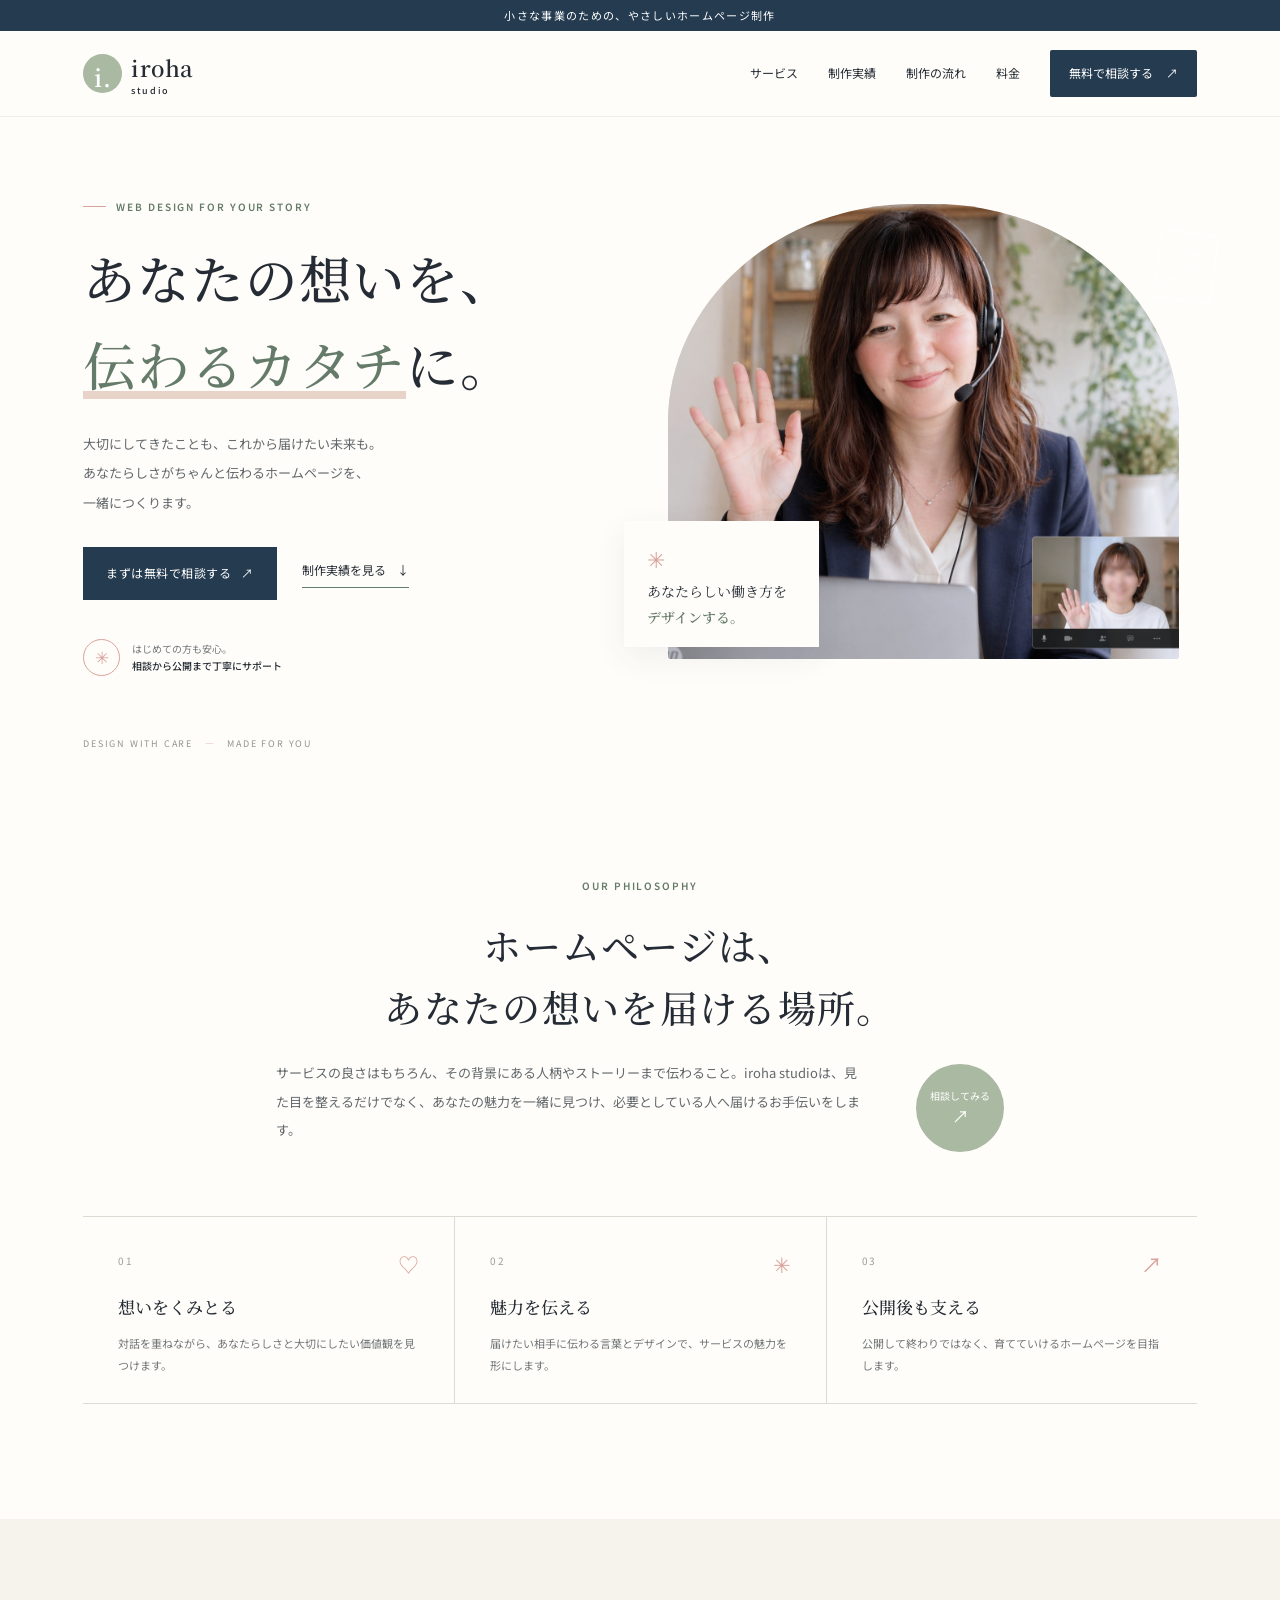
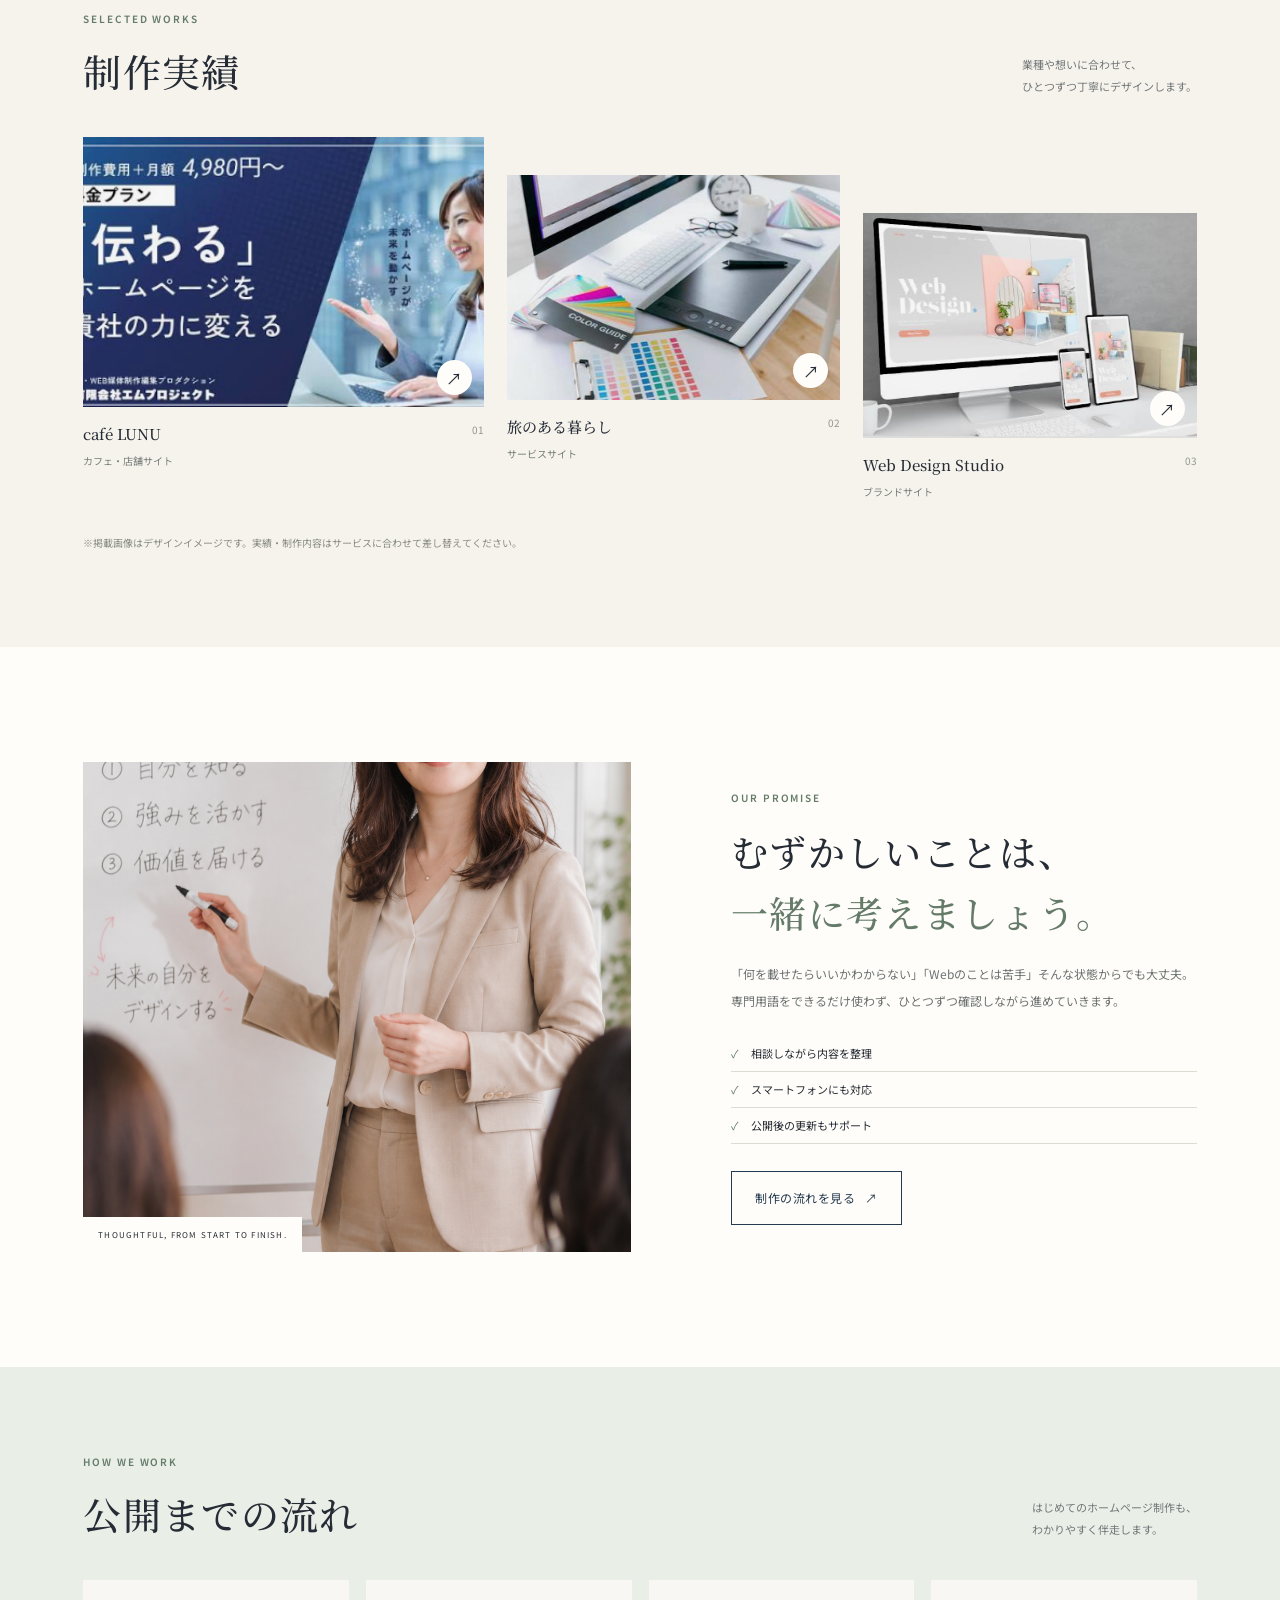
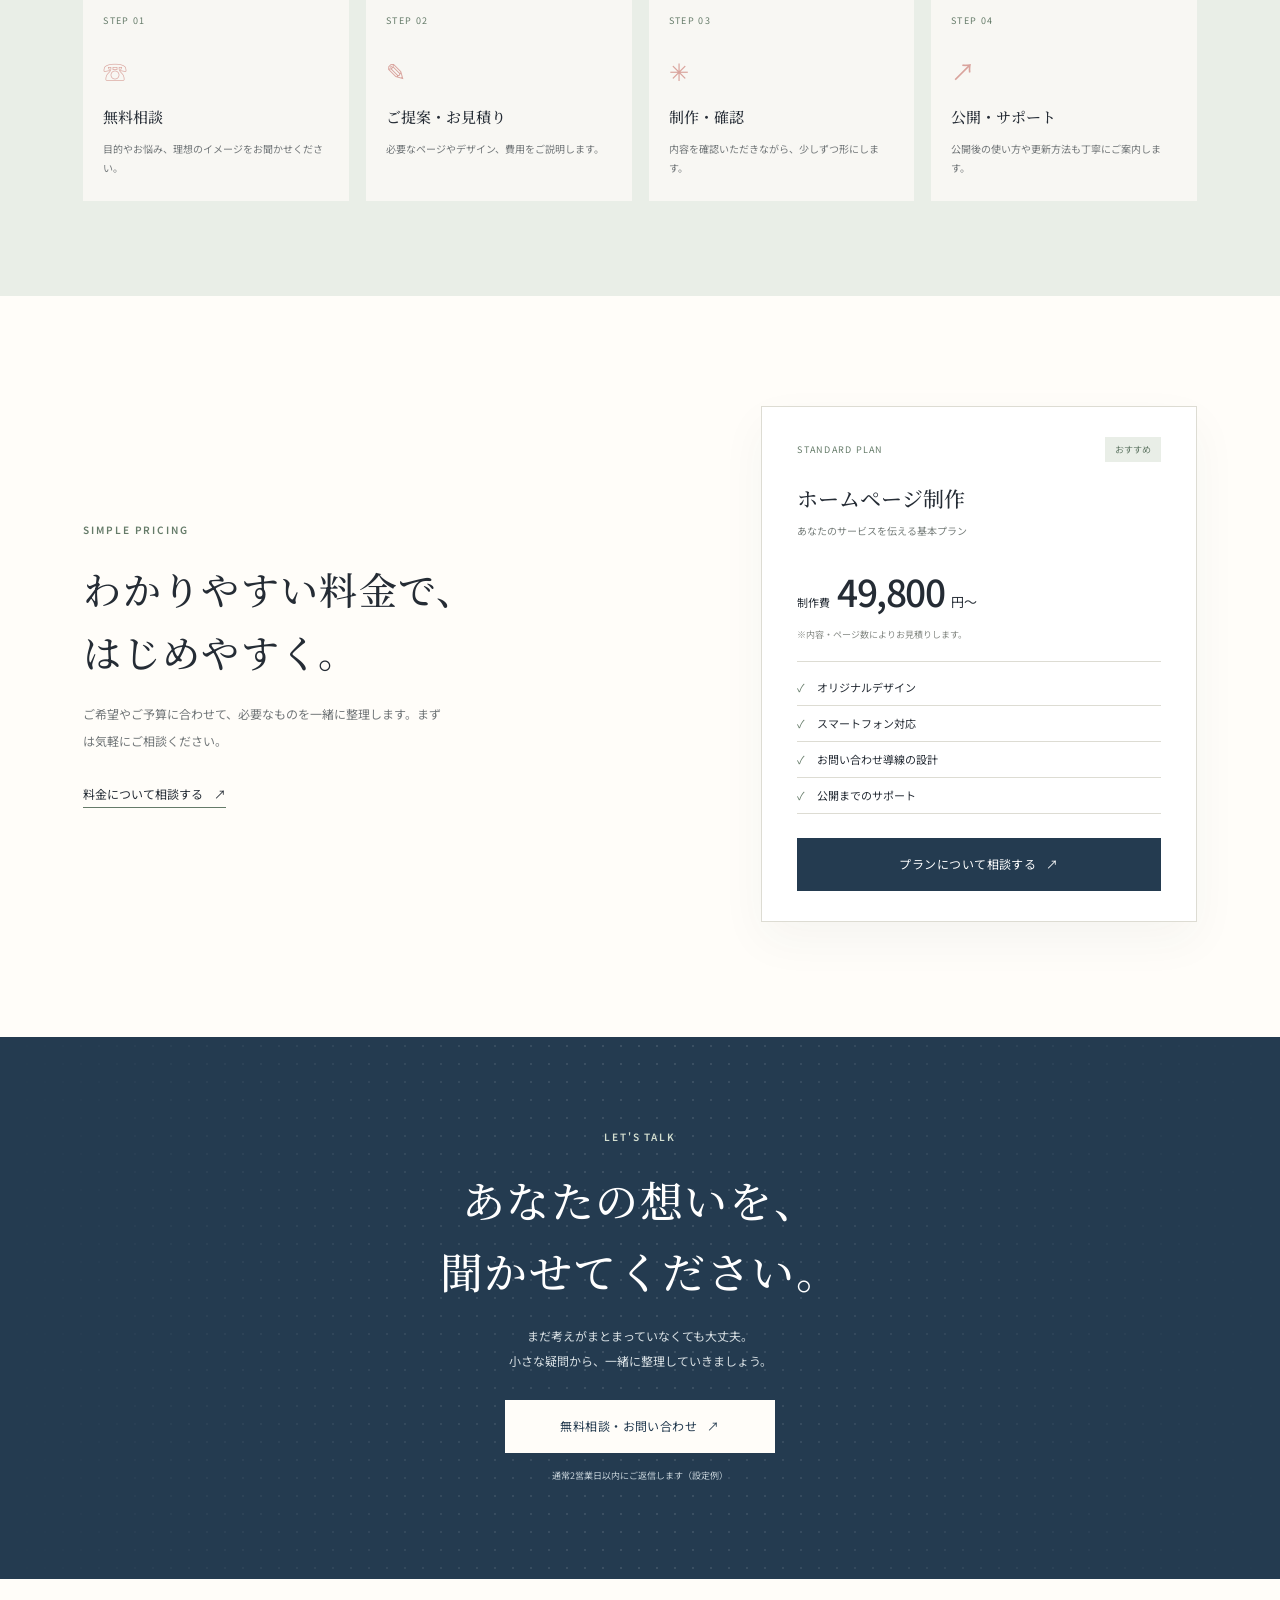
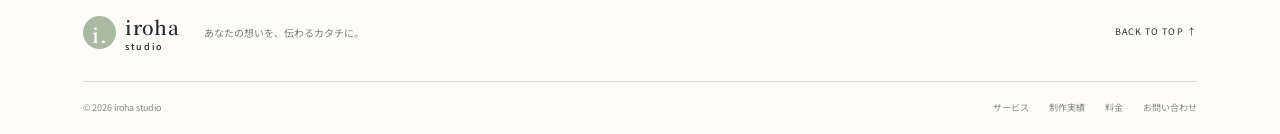
==== index.html @ 1e65c133 "Add files via upload" ====
<!doctype html>
<html lang="ja">
<head>
  <meta charset="utf-8">
  <meta name="viewport" content="width=device-width, initial-scale=1">
  <meta name="description" content="想いが伝わるホームページを、あなたらしく。小さな事業や個人の活動に寄り添うWeb制作サービスです。">
  <title>iroha studio｜想いが伝わるホームページを</title>
  <link rel="preconnect" href="https://fonts.googleapis.com">
  <link rel="preconnect" href="https://fonts.gstatic.com" crossorigin>
  <link href="https://fonts.googleapis.com/css2?family=Noto+Sans+JP:wght@400;500;600;700&family=Noto+Serif+JP:wght@400;500;600;700&display=swap" rel="stylesheet">
  <link rel="stylesheet" href="style.css">
  <script src="script.js" defer></script>
</head>
<body>
  <div class="announcement">小さな事業のための、やさしいホームページ制作</div>
  <header class="site-header">
    <a class="logo" href="#top" aria-label="iroha studio トップ"><span class="logo-mark">i.</span><span>iroha <small>studio</small></span></a>
    <button class="menu-toggle" aria-label="メニューを開く" aria-expanded="false"><span></span><span></span></button>
    <nav class="nav" aria-label="メインナビゲーション">
      <a href="#service">サービス</a><a href="#works">制作実績</a><a href="#flow">制作の流れ</a><a href="#price">料金</a><a class="nav-cta" href="#contact">無料で相談する <span>↗</span></a>
    </nav>
  </header>
  <main id="top">
    <section class="hero section-wrap">
      <div class="hero-copy">
        <p class="eyebrow"><span></span> WEB DESIGN FOR YOUR STORY</p>
        <h1>あなたの想いを、<br><em>伝わるカタチ</em>に。</h1>
        <p class="hero-lead">大切にしてきたことも、これから届けたい未来も。<br>あなたらしさがちゃんと伝わるホームページを、<br class="desktop-only">一緒につくります。</p>
        <div class="hero-actions"><a class="button button-dark" href="#contact">まずは無料で相談する <span>↗</span></a><a class="text-link" href="#works">制作実績を見る <span>↓</span></a></div>
        <div class="hero-note"><span class="note-icon">✳</span><span>はじめての方も安心。<br><b>相談から公開まで丁寧にサポート</b></span></div>
      </div>
      <div class="hero-visual"><div class="hero-image-main"><img src="assets/online-support.png" alt="オンラインで相談に応じる女性スタッフ"></div><div class="floating-card"><span class="floating-spark">✳</span><p>あなたらしい働き方を<br><b>デザインする。</b></p></div><div class="hero-stamp">YOUR<br>STORY<br><span>MATTERS</span></div></div>
      <div class="hero-bottom-label">DESIGN WITH CARE <span>—</span> MADE FOR YOU</div>
    </section>

    <section class="intro section-wrap" id="service">
      <div class="section-heading"><p class="eyebrow">OUR PHILOSOPHY</p><h2>ホームページは、<br>あなたの想いを届ける場所。</h2></div>
      <div class="intro-body"><p>サービスの良さはもちろん、その背景にある人柄やストーリーまで伝わること。iroha studioは、見た目を整えるだけでなく、あなたの魅力を一緒に見つけ、必要としている人へ届けるお手伝いをします。</p><a class="circle-link" href="#contact" aria-label="相談する">相談してみる <span>↗</span></a></div>
      <div class="values"><article><span class="value-num">01</span><span class="value-icon">♡</span><h3>想いをくみとる</h3><p>対話を重ねながら、あなたらしさと大切にしたい価値観を見つけます。</p></article><article><span class="value-num">02</span><span class="value-icon">✳</span><h3>魅力を伝える</h3><p>届けたい相手に伝わる言葉とデザインで、サービスの魅力を形にします。</p></article><article><span class="value-num">03</span><span class="value-icon">↗</span><h3>公開後も支える</h3><p>公開して終わりではなく、育てていけるホームページを目指します。</p></article></div>
    </section>

    <section class="works-section" id="works"><div class="section-wrap"><div class="section-top"><div><p class="eyebrow">SELECTED WORKS</p><h2>制作実績</h2></div><p>業種や想いに合わせて、<br>ひとつずつ丁寧にデザインします。</p></div>
      <div class="works-grid"><article class="work-card work-large"><a href="#contact" class="work-image"><img src="assets/portfolio-cafe.png" alt="カフェのホームページデザイン"><span class="work-arrow">↗</span></a><div class="work-meta"><div><h3>café LUNU</h3><p>カフェ・店舗サイト</p></div><span>01</span></div></article><article class="work-card"><a href="#contact" class="work-image"><img src="assets/portfolio-travel.png" alt="旅行サービスのWebサイトデザイン"><span class="work-arrow">↗</span></a><div class="work-meta"><div><h3>旅のある暮らし</h3><p>サービスサイト</p></div><span>02</span></div></article><article class="work-card"><a href="#contact" class="work-image"><img src="assets/portfolio-responsive.png" alt="パソコンやスマートフォンに対応したWebデザイン"><span class="work-arrow">↗</span></a><div class="work-meta"><div><h3>Web Design Studio</h3><p>ブランドサイト</p></div><span>03</span></div></article></div>
      <p class="works-disclaimer">※掲載画像はデザインイメージです。実績・制作内容はサービスに合わせて差し替えてください。</p>
    </div></section>

    <section class="feature section-wrap"><div class="feature-photo"><img src="assets/workshop.png" alt="ホワイトボードを使ってアイデアを伝える講師"><span class="photo-caption">THOUGHTFUL, FROM START TO FINISH.</span></div><div class="feature-copy"><p class="eyebrow">OUR PROMISE</p><h2>むずかしいことは、<br><em>一緒に考えましょう。</em></h2><p>「何を載せたらいいかわからない」「Webのことは苦手」そんな状態からでも大丈夫。専門用語をできるだけ使わず、ひとつずつ確認しながら進めていきます。</p><ul class="check-list"><li>相談しながら内容を整理</li><li>スマートフォンにも対応</li><li>公開後の更新もサポート</li></ul><a class="button button-outline" href="#flow">制作の流れを見る <span>↗</span></a></div></section>

    <section class="process-section" id="flow"><div class="section-wrap"><div class="section-top"><div><p class="eyebrow">HOW WE WORK</p><h2>公開までの流れ</h2></div><p>はじめてのホームページ制作も、<br>わかりやすく伴走します。</p></div><div class="process-grid"><article><span>STEP 01</span><div class="process-symbol">☏</div><h3>無料相談</h3><p>目的やお悩み、理想のイメージをお聞かせください。</p></article><article><span>STEP 02</span><div class="process-symbol">✎</div><h3>ご提案・お見積り</h3><p>必要なページやデザイン、費用をご説明します。</p></article><article><span>STEP 03</span><div class="process-symbol">✳</div><h3>制作・確認</h3><p>内容を確認いただきながら、少しずつ形にします。</p></article><article><span>STEP 04</span><div class="process-symbol">↗</div><h3>公開・サポート</h3><p>公開後の使い方や更新方法も丁寧にご案内します。</p></article></div></div></section>

    <section class="price-section section-wrap" id="price"><div class="price-intro"><p class="eyebrow">SIMPLE PRICING</p><h2>わかりやすい料金で、<br>はじめやすく。</h2><p>ご希望やご予算に合わせて、必要なものを一緒に整理します。まずは気軽にご相談ください。</p><a class="text-link" href="#contact">料金について相談する <span>↗</span></a></div><div class="price-card"><div class="price-card-top"><span>STANDARD PLAN</span><span class="price-tag">おすすめ</span></div><h3>ホームページ制作</h3><p class="price-sub">あなたのサービスを伝える基本プラン</p><p class="price"><small>制作費</small> <strong>49,800</strong><span>円〜</span></p><p class="price-note">※内容・ページ数によりお見積りします。</p><div class="price-divider"></div><ul class="check-list"><li>オリジナルデザイン</li><li>スマートフォン対応</li><li>お問い合わせ導線の設計</li><li>公開までのサポート</li></ul><a class="button button-dark button-full" href="#contact">プランについて相談する <span>↗</span></a></div></section>

    <section class="contact-section" id="contact"><div class="contact-pattern"></div><div class="contact-inner"><p class="eyebrow">LET'S TALK</p><h2>あなたの想いを、<br>聞かせてください。</h2><p>まだ考えがまとまっていなくても大丈夫。<br>小さな疑問から、一緒に整理していきましょう。</p><a class="button button-light" href="mailto:hello@example.com?subject=ホームページ制作の無料相談">無料相談・お問い合わせ <span>↗</span></a><small>通常2営業日以内にご返信します（設定例）</small></div></section>
  </main>
  <footer class="footer"><div class="footer-top"><a class="logo logo-footer" href="#top"><span class="logo-mark">i.</span><span>iroha <small>studio</small></span></a><p>あなたの想いを、伝わるカタチに。</p><a class="back-top" href="#top">BACK TO TOP ↑</a></div><div class="footer-bottom"><span>© <span id="year"></span> iroha studio</span><div><a href="#service">サービス</a><a href="#works">制作実績</a><a href="#price">料金</a><a href="#contact">お問い合わせ</a></div></div></footer>
</body>
</html>
---- style.css ----
:root{--ink:#252c35;--navy:#243b50;--sage:#aab9a1;--sage-dark:#657b69;--cream:#f6f3ec;--paper:#fffdf9;--pink:#d9a39c;--line:#dddcd3;--serif:'Noto Serif JP',serif;--sans:'Noto Sans JP',sans-serif}*{box-sizing:border-box}html{scroll-behavior:smooth;scroll-padding-top:90px}body{margin:0;color:var(--ink);font-family:var(--sans);font-size:15px;line-height:1.9;background:var(--paper)}img{display:block;width:100%;height:100%;object-fit:cover}a{color:inherit;text-decoration:none}.announcement{background:var(--navy);color:#fff;text-align:center;font-size:11px;letter-spacing:.12em;padding:5px 16px}.site-header{height:86px;display:flex;align-items:center;justify-content:space-between;padding:0 6.5%;background:rgba(255,253,249,.96);position:sticky;top:0;z-index:20;border-bottom:1px solid rgba(37,44,53,.07)}.logo{display:flex;align-items:center;gap:9px;font-family:var(--serif);font-size:22px;font-weight:600;letter-spacing:.02em}.logo small{font-family:var(--sans);font-size:9px;letter-spacing:.18em;display:block;margin-top:-7px;font-weight:500}.logo-mark{display:grid;place-items:center;width:39px;height:39px;border-radius:50%;background:var(--sage);color:#fff;font-family:var(--serif);font-size:24px}.nav{display:flex;align-items:center;gap:30px;font-size:12px}.nav>a:not(.nav-cta){transition:color .2s}.nav>a:hover{color:var(--sage-dark)}.nav-cta{background:var(--navy);color:white;padding:12px 19px;border-radius:2px}.nav-cta span,.button span{padding-left:10px}.menu-toggle{display:none}.section-wrap{width:min(1120px,87%);margin:0 auto}.hero{min-height:650px;display:grid;grid-template-columns:1fr 1fr;align-items:center;gap:5%;position:relative;padding-top:65px;padding-bottom:75px}.hero-copy{padding:15px 0 25px}.eyebrow{font-size:10px;letter-spacing:.19em;font-weight:600;color:var(--sage-dark);margin:0 0 19px;display:flex;align-items:center;gap:10px}.eyebrow span{width:23px;height:1px;background:var(--pink)}h1,h2,h3,p{margin-top:0}h1,h2{font-family:var(--serif);font-weight:500;letter-spacing:.035em;line-height:1.65}h1{font-size:clamp(34px,4.1vw,53px);margin-bottom:21px}h1 em,h2 em{font-style:normal;color:var(--sage-dark);position:relative}h1 em:after{content:"";height:8px;background:#e8d3c9;position:absolute;bottom:2px;left:0;right:0;z-index:-1}.hero-lead{font-size:13px;line-height:2.25;color:#62686c}.hero-actions{display:flex;align-items:center;gap:25px;margin-top:30px}.button{display:inline-flex;align-items:center;justify-content:center;padding:15px 23px;font-size:12px;letter-spacing:.04em;transition:transform .2s,background .2s}.button:hover{transform:translateY(-3px)}.button-dark{background:var(--navy);color:white}.text-link{font-size:12px;border-bottom:1px solid var(--sage-dark);padding-bottom:5px}.text-link span{margin-left:8px}.hero-note{display:flex;gap:12px;align-items:center;margin-top:39px;color:#727779;font-size:10px;line-height:1.7}.hero-note b{color:var(--ink);font-weight:500}.note-icon{display:grid;place-items:center;border:1px solid var(--pink);color:var(--pink);width:37px;height:37px;border-radius:50%;font-size:17px}.hero-visual{height:475px;position:relative;padding:0 18px 20px 0}.hero-image-main{height:100%;overflow:hidden;border-radius:48% 48% 3px 3px;background:#e4e3da}.hero-image-main img{object-position:48% center}.floating-card{position:absolute;bottom:32px;left:-44px;background:var(--paper);padding:17px 23px;box-shadow:0 10px 30px #243b5012;min-width:195px}.floating-card p{font-family:var(--serif);font-size:14px;line-height:1.8;margin:0}.floating-card b{font-weight:600;color:var(--sage-dark)}.floating-spark{color:var(--pink);font-size:22px}.hero-stamp{position:absolute;right:-18px;top:28px;border:1px solid #fff;padding:13px 10px;font-size:8px;line-height:1.7;letter-spacing:.13em;color:white;text-align:center;transform:rotate(7deg)}.hero-stamp span{font-size:6px}.hero-bottom-label{position:absolute;bottom:24px;left:0;font-size:9px;letter-spacing:.2em;color:#92958f}.hero-bottom-label span{color:var(--pink);padding:0 8px}.intro{padding-top:100px;padding-bottom:115px}.section-heading{text-align:center}.section-heading .eyebrow{justify-content:center}.section-heading h2,.section-top h2,.price-intro h2{font-size:clamp(27px,3vw,38px);margin-bottom:20px}.intro-body{display:flex;justify-content:center;align-items:center;gap:50px;max-width:780px;margin:20px auto 58px}.intro-body>p{max-width:590px;font-size:13px;line-height:2.2;color:#62686c}.circle-link{flex-shrink:0;width:88px;height:88px;border-radius:50%;background:var(--sage);color:#fff;display:flex;flex-direction:column;align-items:center;justify-content:center;font-size:10px;line-height:1.5;transition:transform .2s}.circle-link:hover{transform:rotate(-8deg)}.circle-link span{font-size:17px}.values{display:grid;grid-template-columns:repeat(3,1fr);border-top:1px solid var(--line);border-bottom:1px solid var(--line)}.values article{padding:28px 35px 27px;position:relative}.values article+article{border-left:1px solid var(--line)}.value-num{font-size:10px;letter-spacing:.15em;color:#9a9e96}.value-icon{float:right;font-size:21px;color:var(--pink)}.values h3{font-family:var(--serif);font-size:17px;font-weight:500;margin:18px 0 8px}.values p{font-size:11px;line-height:2;color:#727779;margin:0}.works-section{background:var(--cream);padding:90px 0 95px}.section-top{display:flex;justify-content:space-between;align-items:end;margin-bottom:35px}.section-top .eyebrow{margin-bottom:12px}.section-top h2{margin:0}.section-top>p{font-size:11px;line-height:2;color:#727779;margin-bottom:5px}.works-grid{display:grid;grid-template-columns:1.2fr 1fr 1fr;gap:23px;align-items:start}.work-card:nth-child(2){margin-top:38px}.work-card:nth-child(3){margin-top:76px}.work-image{display:block;height:225px;position:relative;overflow:hidden;background:#e5e5dd}.work-large .work-image{height:270px}.work-image img{transition:transform .5s}.work-image:hover img{transform:scale(1.04)}.work-arrow{position:absolute;right:12px;bottom:12px;background:var(--paper);width:35px;height:35px;display:grid;place-items:center;border-radius:50%;font-size:16px}.work-meta{display:flex;justify-content:space-between;align-items:start;padding-top:13px}.work-meta h3{font-family:var(--serif);font-weight:500;font-size:15px;margin:0 0 2px}.work-meta p{font-size:10px;color:#777e7b;margin:0}.work-meta>span{font-size:10px;color:#92958f}.works-disclaimer{font-size:10px;color:#888b85;margin:32px 0 0}.feature{display:grid;grid-template-columns:1fr .85fr;gap:9%;align-items:center;padding-top:115px;padding-bottom:115px}.feature-photo{height:490px;position:relative}.feature-photo img{object-position:center}.photo-caption{position:absolute;bottom:0;left:0;background:var(--paper);padding:10px 15px;font-size:8px;letter-spacing:.15em}.feature-copy .eyebrow{margin-bottom:14px}.feature-copy h2{font-size:clamp(27px,3vw,37px);margin-bottom:18px}.feature-copy>p:not(.eyebrow){font-size:12px;line-height:2.2;color:#6c7272}.check-list{list-style:none;padding:0;margin:22px 0 27px}.check-list li{font-size:11px;padding:7px 0;border-bottom:1px solid var(--line)}.check-list li:before{content:"✓";color:var(--sage-dark);margin-right:12px}.button-outline{border:1px solid var(--navy);color:var(--navy)}.process-section{background:#e9eee7;padding:85px 0 95px}.process-grid{display:grid;grid-template-columns:repeat(4,1fr);gap:17px}.process-grid article{background:rgba(255,253,249,.68);padding:24px 20px;min-height:220px}.process-grid article>span{font-size:9px;letter-spacing:.15em;color:var(--sage-dark)}.process-symbol{font-size:24px;color:var(--pink);margin:15px 0 9px}.process-grid h3{font-family:var(--serif);font-weight:500;font-size:15px;margin-bottom:8px}.process-grid p{font-size:10px;line-height:1.9;color:#727779;margin:0}.price-section{padding-top:110px;padding-bottom:115px;display:grid;grid-template-columns:1fr .8fr;gap:12%;align-items:center}.price-intro h2{margin-bottom:18px}.price-intro>p:not(.eyebrow){font-size:12px;line-height:2.2;color:#727779;max-width:360px;margin-bottom:25px}.price-card{background:#fff;border:1px solid var(--line);padding:30px 35px;box-shadow:0 18px 45px #243b500b}.price-card-top{display:flex;justify-content:space-between;align-items:center;font-size:9px;letter-spacing:.14em;color:var(--sage-dark)}.price-tag{background:#e9eee7;padding:4px 10px;letter-spacing:0}.price-card h3{font-family:var(--serif);font-size:21px;font-weight:500;margin:17px 0 0}.price-sub{font-size:10px;color:#777e7b;margin:2px 0 16px}.price{display:flex;align-items:baseline;gap:7px;margin:0}.price small{font-size:11px}.price strong{font-size:37px;font-weight:500;letter-spacing:-.04em}.price>span{font-size:13px}.price-note{font-size:9px;color:#858984;margin:0}.price-divider{border-top:1px solid var(--line);margin:18px 0 0}.price-card .check-list{margin:8px 0 24px}.button-full{width:100%}.contact-section{background:var(--navy);color:#fff;text-align:center;padding:90px 20px 95px;position:relative;overflow:hidden}.contact-pattern{position:absolute;inset:0;opacity:.11;background-image:radial-gradient(#fff 1px,transparent 1px);background-size:18px 18px;mask-image:linear-gradient(90deg,transparent,black,transparent)}.contact-inner{position:relative}.contact-inner .eyebrow{justify-content:center;color:#d4dfd0}.contact-inner h2{font-size:clamp(30px,4vw,43px);margin-bottom:16px}.contact-inner>p:not(.eyebrow){font-size:12px;line-height:2.1;color:#d7dfe3;margin-bottom:27px}.button-light{background:var(--paper);color:var(--navy);min-width:270px}.contact-inner small{display:block;font-size:9px;color:#c4d0d7;margin-top:14px}.footer{padding:30px 6.5% 18px;background:var(--paper)}.footer-top{display:flex;align-items:center;gap:25px;padding-bottom:26px;border-bottom:1px solid var(--line)}.logo-footer{font-size:19px}.logo-footer .logo-mark{width:33px;height:33px;font-size:20px}.footer-top>p{font-size:10px;color:#777e7b;margin:0}.back-top{margin-left:auto;font-size:9px;letter-spacing:.12em}.footer-bottom{display:flex;justify-content:space-between;align-items:center;padding-top:17px;font-size:9px;color:#858984}.footer-bottom>div{display:flex;gap:20px}.footer a:hover{opacity:.7}.reveal{opacity:0;transform:translateY(18px);transition:opacity .65s ease,transform .65s ease}.reveal.is-visible{opacity:1;transform:translateY(0)}
@media(max-width:850px){.site-header{height:72px;padding:0 6%}.nav{gap:16px}.nav>a:not(.nav-cta){font-size:11px}.nav-cta{padding:10px 12px}.hero{width:88%;gap:4%;min-height:560px}.hero-visual{height:400px}.hero-lead{font-size:12px}.hero-actions{gap:15px;align-items:flex-start;flex-direction:column}.hero-note{margin-top:25px}.values article{padding:25px 22px}.works-grid{gap:15px}.work-image{height:180px}.work-large .work-image{height:220px}.feature{gap:6%}.feature-photo{height:420px}.process-grid{grid-template-columns:repeat(2,1fr)}.price-section{gap:7%}}
@media(max-width:620px){.announcement{font-size:9px}.site-header{height:68px}.logo{font-size:19px}.logo-mark{width:34px;height:34px}.menu-toggle{display:flex;flex-direction:column;gap:6px;background:none;border:0;padding:10px;z-index:31}.menu-toggle span{width:24px;height:1px;background:var(--ink);transition:transform .2s}.menu-toggle[aria-expanded="true"] span:first-child{transform:translateY(3.5px) rotate(45deg)}.menu-toggle[aria-expanded="true"] span:last-child{transform:translateY(-3.5px) rotate(-45deg)}.nav{position:absolute;top:68px;left:0;right:0;background:var(--paper);padding:20px 7% 26px;display:flex;flex-direction:column;align-items:stretch;gap:0;box-shadow:0 15px 20px #252c350b;opacity:0;visibility:hidden;transform:translateY(-8px);transition:.25s}.nav.is-open{opacity:1;visibility:visible;transform:translateY(0)}.nav>a:not(.nav-cta){padding:12px 0;border-bottom:1px solid var(--line);font-size:12px}.nav-cta{margin-top:16px;text-align:center;padding:13px}.section-wrap{width:86%}.hero{display:flex;flex-direction:column;align-items:stretch;padding-top:47px;padding-bottom:67px;gap:26px}.hero-copy{padding:0}.eyebrow{font-size:9px;margin-bottom:13px}h1{font-size:37px;line-height:1.6;margin-bottom:14px}.hero-lead{font-size:11px}.desktop-only{display:none}.hero-actions{flex-direction:row;align-items:center;gap:18px;margin-top:23px;flex-wrap:wrap}.button{padding:13px 17px;font-size:11px}.text-link{font-size:10px}.hero-note{margin-top:23px}.hero-visual{height:350px;margin-left:12px;margin-right:6px}.floating-card{left:-14px;bottom:20px;padding:12px 15px;min-width:165px}.floating-card p{font-size:12px}.hero-stamp{right:-12px;top:18px}.hero-bottom-label{bottom:25px;font-size:8px}.intro{padding-top:70px;padding-bottom:75px}.section-heading h2,.section-top h2,.price-intro h2{font-size:27px}.intro-body{display:block;margin:18px auto 35px}.intro-body>p{font-size:11px}.circle-link{width:75px;height:75px;margin:20px auto 0}.values{grid-template-columns:1fr}.values article{padding:22px 5px}.values article+article{border-left:0;border-top:1px solid var(--line)}.values h3{margin-top:10px}.values p{font-size:11px}.works-section{padding:65px 0 70px}.section-top{align-items:start;gap:15px}.section-top>p{font-size:9px}.works-grid{grid-template-columns:1fr 1fr;gap:24px 13px}.work-card:nth-child(2),.work-card:nth-child(3){margin-top:0}.work-card:first-child{grid-column:1/-1}.work-image,.work-large .work-image{height:160px}.work-large .work-image{height:220px}.work-meta h3{font-size:12px}.works-disclaimer{font-size:9px;margin-top:25px}.feature{grid-template-columns:1fr;gap:30px;padding-top:75px;padding-bottom:75px}.feature-photo{height:360px}.feature-copy h2{font-size:28px}.feature-copy>p:not(.eyebrow){font-size:11px}.process-section{padding:65px 0 70px}.process-grid{gap:10px}.process-grid article{padding:18px 14px;min-height:200px}.process-grid h3{font-size:13px}.process-grid p{font-size:10px}.price-section{grid-template-columns:1fr;gap:28px;padding-top:75px;padding-bottom:75px}.price-intro>p:not(.eyebrow){font-size:11px}.price-card{padding:25px 22px}.price strong{font-size:33px}.contact-section{padding:70px 18px}.contact-inner h2{font-size:31px}.footer{padding:25px 7% 17px}.footer-top{flex-wrap:wrap;gap:12px}.footer-top>p{width:100%;order:3}.back-top{font-size:8px}.footer-bottom{align-items:flex-start;gap:14px;flex-direction:column}.footer-bottom>div{flex-wrap:wrap;gap:14px}.reveal{transform:translateY(12px)}}
@media(prefers-reduced-motion:reduce){html{scroll-behavior:auto}*,*:before,*:after{transition:none!important;animation:none!important}.reveal{opacity:1;transform:none}}
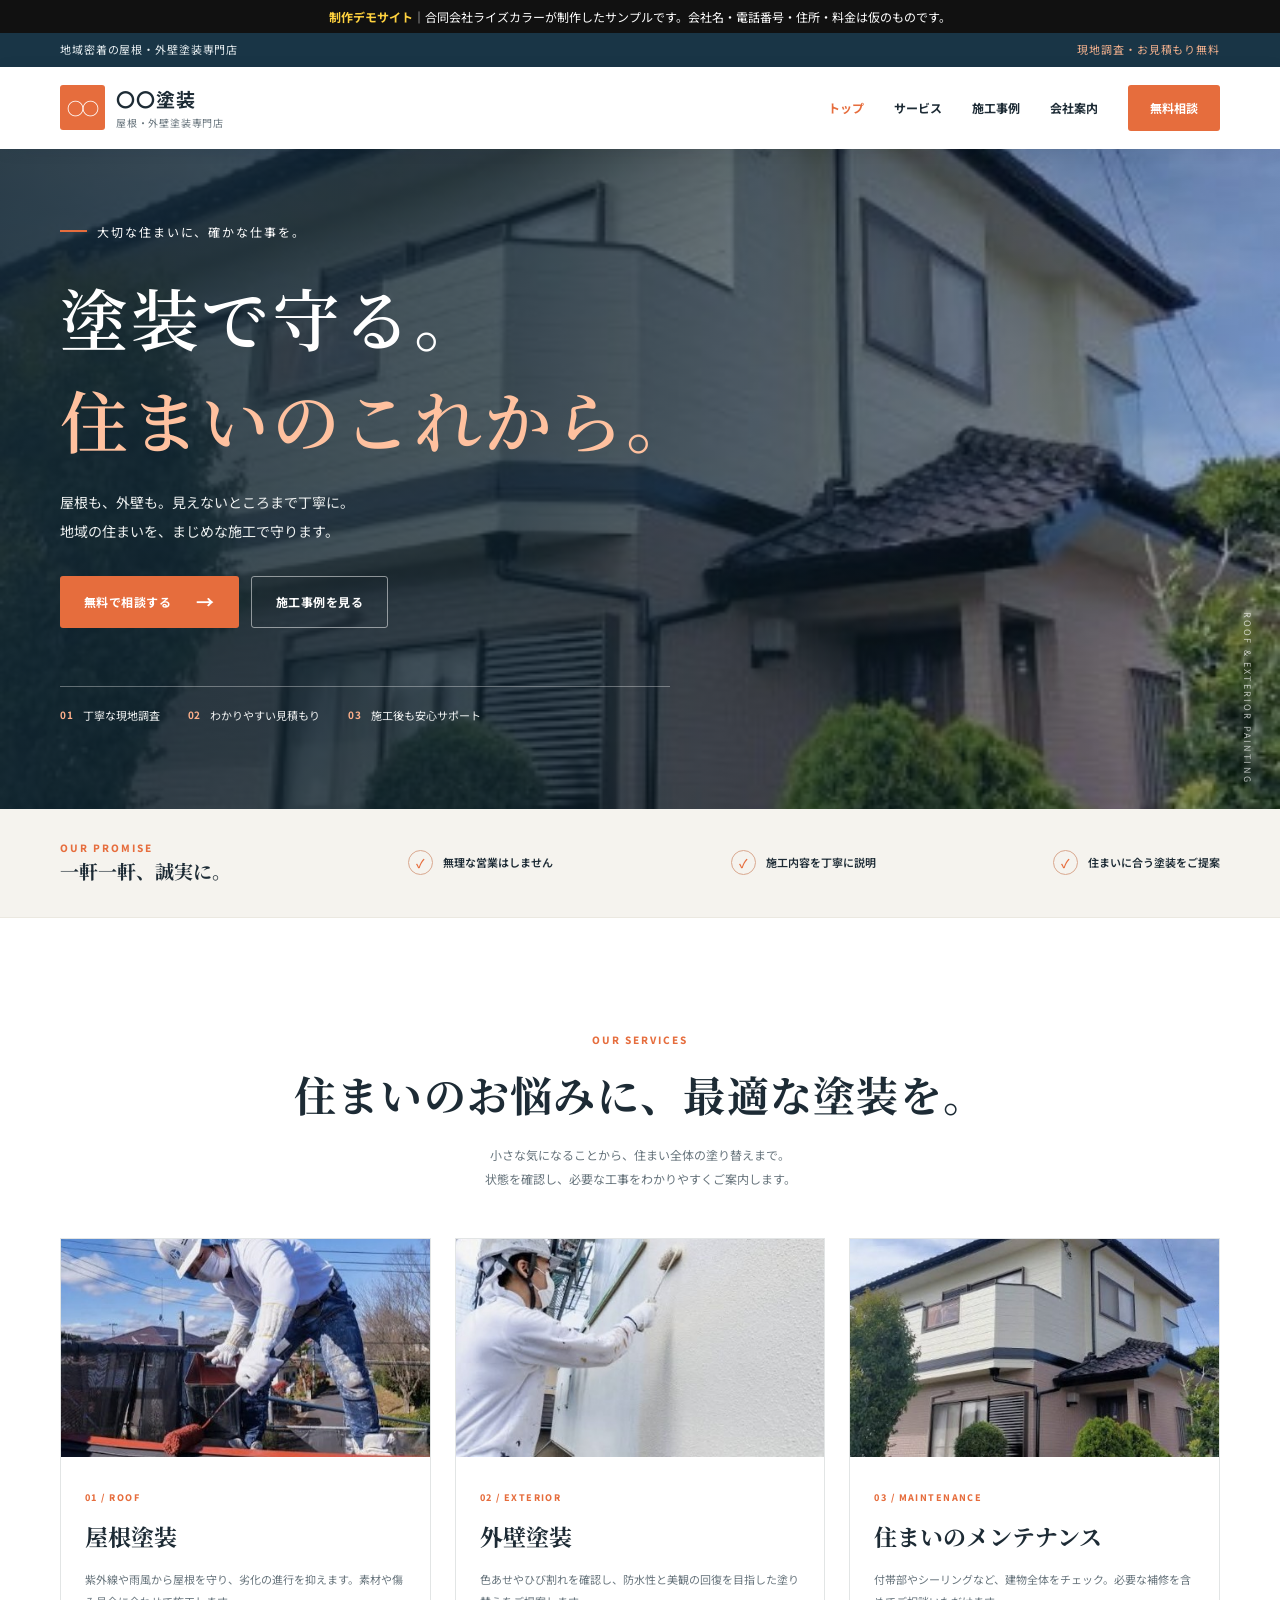
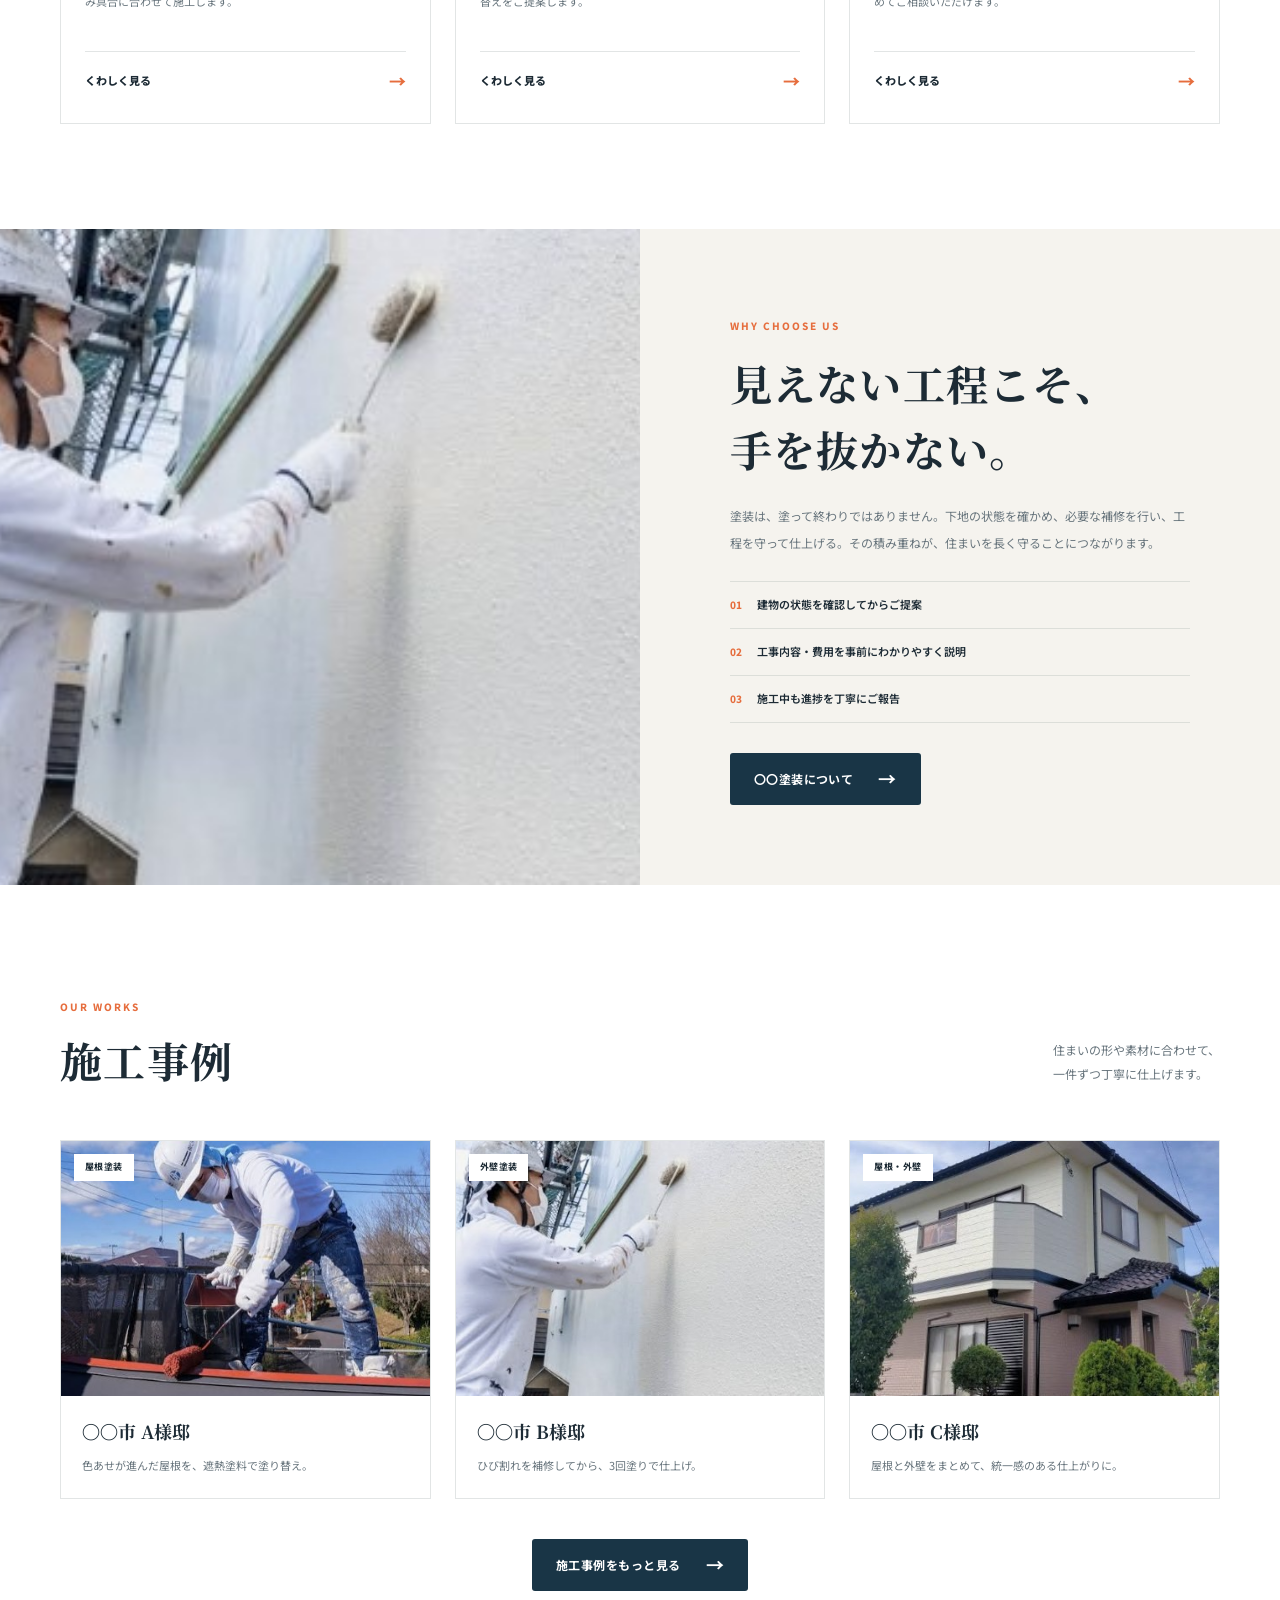
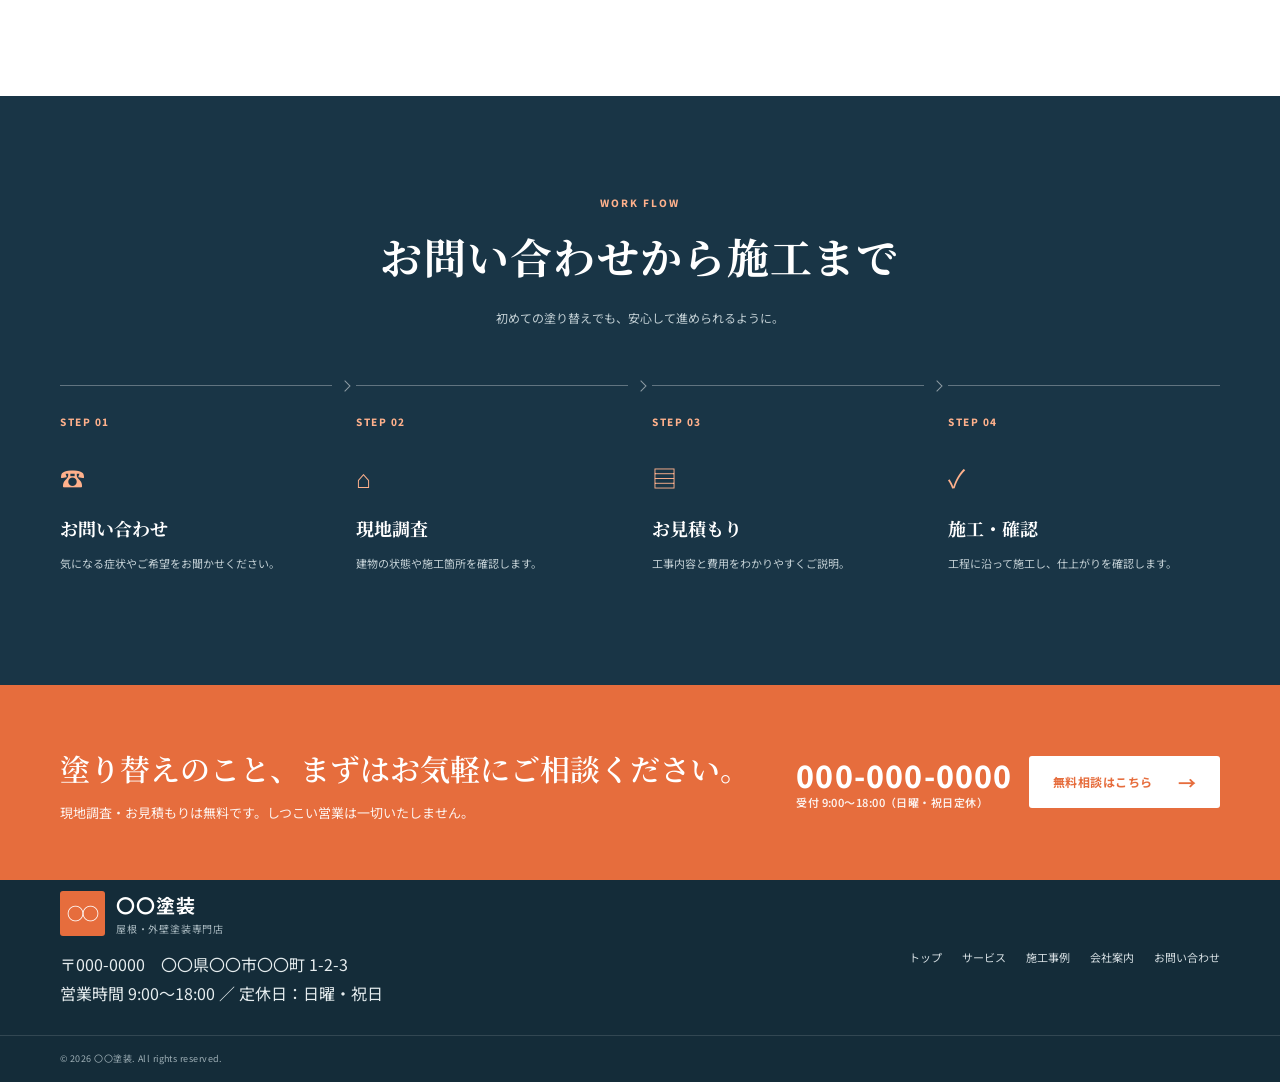
==== commit 9dda43d5: "Add files via upload" ====
--- a/index.html
+++ b/index.html
@@ -3,55 +3,139 @@
 <head>
   <meta charset="utf-8">
   <meta name="viewport" content="width=device-width, initial-scale=1">
-  <meta name="description" content="想いが伝わるホームページを、あなたらしく。小さな事業や個人の活動に寄り添うWeb制作サービスです。">
-  <title>iroha studio｜想いが伝わるホームページを</title>
-  <link rel="preconnect" href="https://fonts.googleapis.com">
-  <link rel="preconnect" href="https://fonts.gstatic.com" crossorigin>
-  <link href="https://fonts.googleapis.com/css2?family=Noto+Sans+JP:wght@400;500;600;700&family=Noto+Serif+JP:wght@400;500;600;700&display=swap" rel="stylesheet">
+  <meta name="description" content="屋根塗装・外壁塗装なら、地域密着の塗装専門店〇〇塗装へ。現地調査・お見積もり無料。">
+  <title>〇〇塗装｜地域密着の屋根・外壁塗装専門店</title>
   <link rel="stylesheet" href="style.css">
   <script src="script.js" defer></script>
 </head>
 <body>
-  <div class="announcement">小さな事業のための、やさしいホームページ制作</div>
+  <div class="demo-bar"><b>制作デモサイト</b>｜合同会社ライズカラーが制作したサンプルです。会社名・電話番号・住所・料金は仮のものです。</div>
+  <div class="topbar">
+    <div class="container topbar-inner">
+      <span>地域密着の屋根・外壁塗装専門店</span>
+      <span class="topbar-note">現地調査・お見積もり無料</span>
+    </div>
+  </div>
   <header class="site-header">
-    <a class="logo" href="#top" aria-label="iroha studio トップ"><span class="logo-mark">i.</span><span>iroha <small>studio</small></span></a>
-    <button class="menu-toggle" aria-label="メニューを開く" aria-expanded="false"><span></span><span></span></button>
-    <nav class="nav" aria-label="メインナビゲーション">
-      <a href="#service">サービス</a><a href="#works">制作実績</a><a href="#flow">制作の流れ</a><a href="#price">料金</a><a class="nav-cta" href="#contact">無料で相談する <span>↗</span></a>
-    </nav>
+    <div class="container header-inner">
+      <a class="brand" href="index.html" aria-label="〇〇塗装 トップ"><span class="brand-mark">〇〇</span><span class="brand-text"><strong>〇〇塗装</strong><small>屋根・外壁塗装専門店</small></span></a>
+      <button class="menu-toggle" aria-expanded="false" aria-controls="site-nav" aria-label="メニューを開く"><span></span><span></span><span></span></button>
+      <nav id="site-nav" class="site-nav" aria-label="メインメニュー"><a href="index.html" aria-current="page">トップ</a><a href="service.html">サービス</a><a href="works.html">施工事例</a><a href="company.html">会社案内</a><a class="nav-cta" href="contact.html">無料相談</a></nav>
+    </div>
   </header>
-  <main id="top">
-    <section class="hero section-wrap">
-      <div class="hero-copy">
-        <p class="eyebrow"><span></span> WEB DESIGN FOR YOUR STORY</p>
-        <h1>あなたの想いを、<br><em>伝わるカタチ</em>に。</h1>
-        <p class="hero-lead">大切にしてきたことも、これから届けたい未来も。<br>あなたらしさがちゃんと伝わるホームページを、<br class="desktop-only">一緒につくります。</p>
-        <div class="hero-actions"><a class="button button-dark" href="#contact">まずは無料で相談する <span>↗</span></a><a class="text-link" href="#works">制作実績を見る <span>↓</span></a></div>
-        <div class="hero-note"><span class="note-icon">✳</span><span>はじめての方も安心。<br><b>相談から公開まで丁寧にサポート</b></span></div>
+  <main>
+
+    <section class="hero" id="home">
+      <div class="hero-shade"></div>
+      <div class="container hero-content">
+        <p class="eyebrow"><span></span>大切な住まいに、確かな仕事を。</p>
+        <h1>塗装で守る。<br><em>住まいのこれから。</em></h1>
+        <p class="hero-lead">屋根も、外壁も。見えないところまで丁寧に。<br>地域の住まいを、まじめな施工で守ります。</p>
+        <div class="hero-actions">
+          <a class="button button-primary" href="contact.html">無料で相談する <span>→</span></a>
+          <a class="button button-ghost" href="works.html">施工事例を見る</a>
+        </div>
+        <div class="hero-points">
+          <div><b>01</b><span>丁寧な現地調査</span></div>
+          <div><b>02</b><span>わかりやすい見積もり</span></div>
+          <div><b>03</b><span>施工後も安心サポート</span></div>
+        </div>
       </div>
-      <div class="hero-visual"><div class="hero-image-main"><img src="assets/online-support.png" alt="オンラインで相談に応じる女性スタッフ"></div><div class="floating-card"><span class="floating-spark">✳</span><p>あなたらしい働き方を<br><b>デザインする。</b></p></div><div class="hero-stamp">YOUR<br>STORY<br><span>MATTERS</span></div></div>
-      <div class="hero-bottom-label">DESIGN WITH CARE <span>—</span> MADE FOR YOU</div>
+      <div class="hero-caption">ROOF &amp; EXTERIOR PAINTING</div>
     </section>
 
-    <section class="intro section-wrap" id="service">
-      <div class="section-heading"><p class="eyebrow">OUR PHILOSOPHY</p><h2>ホームページは、<br>あなたの想いを届ける場所。</h2></div>
-      <div class="intro-body"><p>サービスの良さはもちろん、その背景にある人柄やストーリーまで伝わること。iroha studioは、見た目を整えるだけでなく、あなたの魅力を一緒に見つけ、必要としている人へ届けるお手伝いをします。</p><a class="circle-link" href="#contact" aria-label="相談する">相談してみる <span>↗</span></a></div>
-      <div class="values"><article><span class="value-num">01</span><span class="value-icon">♡</span><h3>想いをくみとる</h3><p>対話を重ねながら、あなたらしさと大切にしたい価値観を見つけます。</p></article><article><span class="value-num">02</span><span class="value-icon">✳</span><h3>魅力を伝える</h3><p>届けたい相手に伝わる言葉とデザインで、サービスの魅力を形にします。</p></article><article><span class="value-num">03</span><span class="value-icon">↗</span><h3>公開後も支える</h3><p>公開して終わりではなく、育てていけるホームページを目指します。</p></article></div>
+    <section class="trust-strip">
+      <div class="container trust-inner">
+        <div class="trust-intro"><span class="mini-label">OUR PROMISE</span><strong>一軒一軒、誠実に。</strong></div>
+        <div class="trust-item"><span class="trust-icon">✓</span><span>無理な営業はしません</span></div>
+        <div class="trust-item"><span class="trust-icon">✓</span><span>施工内容を丁寧に説明</span></div>
+        <div class="trust-item"><span class="trust-icon">✓</span><span>住まいに合う塗装をご提案</span></div>
+      </div>
     </section>
 
-    <section class="works-section" id="works"><div class="section-wrap"><div class="section-top"><div><p class="eyebrow">SELECTED WORKS</p><h2>制作実績</h2></div><p>業種や想いに合わせて、<br>ひとつずつ丁寧にデザインします。</p></div>
-      <div class="works-grid"><article class="work-card work-large"><a href="#contact" class="work-image"><img src="assets/portfolio-cafe.png" alt="カフェのホームページデザイン"><span class="work-arrow">↗</span></a><div class="work-meta"><div><h3>café LUNU</h3><p>カフェ・店舗サイト</p></div><span>01</span></div></article><article class="work-card"><a href="#contact" class="work-image"><img src="assets/portfolio-travel.png" alt="旅行サービスのWebサイトデザイン"><span class="work-arrow">↗</span></a><div class="work-meta"><div><h3>旅のある暮らし</h3><p>サービスサイト</p></div><span>02</span></div></article><article class="work-card"><a href="#contact" class="work-image"><img src="assets/portfolio-responsive.png" alt="パソコンやスマートフォンに対応したWebデザイン"><span class="work-arrow">↗</span></a><div class="work-meta"><div><h3>Web Design Studio</h3><p>ブランドサイト</p></div><span>03</span></div></article></div>
-      <p class="works-disclaimer">※掲載画像はデザインイメージです。実績・制作内容はサービスに合わせて差し替えてください。</p>
-    </div></section>
+    <section class="section service-section">
+      <div class="container">
+        <div class="section-heading">
+          <span class="section-kicker">OUR SERVICES</span>
+          <h2>住まいのお悩みに、<br class="mobile-only">最適な塗装を。</h2>
+          <p>小さな気になることから、住まい全体の塗り替えまで。<br>状態を確認し、必要な工事をわかりやすくご案内します。</p>
+        </div>
+        <div class="service-grid">
+          <article class="service-card">
+            <img src="assets/roof.jpg" alt="屋根塗装" loading="lazy">
+            <div class="service-card-body"><span class="card-number">01 / ROOF</span><h3>屋根塗装</h3><p>紫外線や雨風から屋根を守り、劣化の進行を抑えます。素材や傷み具合に合わせて施工します。</p><a href="service.html#s01" class="text-link">くわしく見る <span>→</span></a></div>
+          </article>
+          <article class="service-card">
+            <img src="assets/wall.jpg" alt="外壁塗装" loading="lazy">
+            <div class="service-card-body"><span class="card-number">02 / EXTERIOR</span><h3>外壁塗装</h3><p>色あせやひび割れを確認し、防水性と美観の回復を目指した塗り替えをご提案します。</p><a href="service.html#s02" class="text-link">くわしく見る <span>→</span></a></div>
+          </article>
+          <article class="service-card">
+            <img src="assets/house.jpg" alt="住まいのメンテナンス" loading="lazy">
+            <div class="service-card-body"><span class="card-number">03 / MAINTENANCE</span><h3>住まいのメンテナンス</h3><p>付帯部やシーリングなど、建物全体をチェック。必要な補修を含めてご相談いただけます。</p><a href="service.html#s03" class="text-link">くわしく見る <span>→</span></a></div>
+          </article>
+        </div>
+      </div>
+    </section>
 
-    <section class="feature section-wrap"><div class="feature-photo"><img src="assets/workshop.png" alt="ホワイトボードを使ってアイデアを伝える講師"><span class="photo-caption">THOUGHTFUL, FROM START TO FINISH.</span></div><div class="feature-copy"><p class="eyebrow">OUR PROMISE</p><h2>むずかしいことは、<br><em>一緒に考えましょう。</em></h2><p>「何を載せたらいいかわからない」「Webのことは苦手」そんな状態からでも大丈夫。専門用語をできるだけ使わず、ひとつずつ確認しながら進めていきます。</p><ul class="check-list"><li>相談しながら内容を整理</li><li>スマートフォンにも対応</li><li>公開後の更新もサポート</li></ul><a class="button button-outline" href="#flow">制作の流れを見る <span>↗</span></a></div></section>
+    <section class="feature-section">
+      <div class="feature-photo" role="img" aria-label="外壁を塗装する職人"></div>
+      <div class="feature-copy">
+        <span class="section-kicker">WHY CHOOSE US</span>
+        <h2>見えない工程こそ、<br>手を抜かない。</h2>
+        <p>塗装は、塗って終わりではありません。下地の状態を確かめ、必要な補修を行い、工程を守って仕上げる。その積み重ねが、住まいを長く守ることにつながります。</p>
+        <ul class="check-list">
+          <li><span>01</span>建物の状態を確認してからご提案</li>
+          <li><span>02</span>工事内容・費用を事前にわかりやすく説明</li>
+          <li><span>03</span>施工中も進捗を丁寧にご報告</li>
+        </ul>
+        <a href="company.html" class="button button-dark">〇〇塗装について <span>→</span></a>
+      </div>
+    </section>
 
-    <section class="process-section" id="flow"><div class="section-wrap"><div class="section-top"><div><p class="eyebrow">HOW WE WORK</p><h2>公開までの流れ</h2></div><p>はじめてのホームページ制作も、<br>わかりやすく伴走します。</p></div><div class="process-grid"><article><span>STEP 01</span><div class="process-symbol">☏</div><h3>無料相談</h3><p>目的やお悩み、理想のイメージをお聞かせください。</p></article><article><span>STEP 02</span><div class="process-symbol">✎</div><h3>ご提案・お見積り</h3><p>必要なページやデザイン、費用をご説明します。</p></article><article><span>STEP 03</span><div class="process-symbol">✳</div><h3>制作・確認</h3><p>内容を確認いただきながら、少しずつ形にします。</p></article><article><span>STEP 04</span><div class="process-symbol">↗</div><h3>公開・サポート</h3><p>公開後の使い方や更新方法も丁寧にご案内します。</p></article></div></div></section>
+    <section class="section works-section">
+      <div class="container">
+        <div class="section-heading heading-row">
+          <div><span class="section-kicker">OUR WORKS</span><h2>施工事例</h2></div>
+          <p>住まいの形や素材に合わせて、<br>一件ずつ丁寧に仕上げます。</p>
+        </div>
+        <div class="works-grid">
+          <article class="work-card"><div class="work-image"><img src="assets/roof.jpg" alt="屋根塗装の施工事例" loading="lazy"><span>屋根塗装</span></div><div class="work-info"><h3>〇〇市 A様邸</h3><p>色あせが進んだ屋根を、遮熱塗料で塗り替え。</p></div></article>
+          <article class="work-card"><div class="work-image"><img src="assets/wall.jpg" alt="外壁塗装の施工事例" loading="lazy"><span>外壁塗装</span></div><div class="work-info"><h3>〇〇市 B様邸</h3><p>ひび割れを補修してから、3回塗りで仕上げ。</p></div></article>
+          <article class="work-card"><div class="work-image"><img src="assets/house.jpg" alt="塗装工事完了後の住宅" loading="lazy"><span>屋根・外壁</span></div><div class="work-info"><h3>〇〇市 C様邸</h3><p>屋根と外壁をまとめて、統一感のある仕上がりに。</p></div></article>
+        </div>
+        <div class="more"><a class="button button-dark" href="works.html">施工事例をもっと見る <span>→</span></a></div>
+      </div>
+    </section>
 
-    <section class="price-section section-wrap" id="price"><div class="price-intro"><p class="eyebrow">SIMPLE PRICING</p><h2>わかりやすい料金で、<br>はじめやすく。</h2><p>ご希望やご予算に合わせて、必要なものを一緒に整理します。まずは気軽にご相談ください。</p><a class="text-link" href="#contact">料金について相談する <span>↗</span></a></div><div class="price-card"><div class="price-card-top"><span>STANDARD PLAN</span><span class="price-tag">おすすめ</span></div><h3>ホームページ制作</h3><p class="price-sub">あなたのサービスを伝える基本プラン</p><p class="price"><small>制作費</small> <strong>49,800</strong><span>円〜</span></p><p class="price-note">※内容・ページ数によりお見積りします。</p><div class="price-divider"></div><ul class="check-list"><li>オリジナルデザイン</li><li>スマートフォン対応</li><li>お問い合わせ導線の設計</li><li>公開までのサポート</li></ul><a class="button button-dark button-full" href="#contact">プランについて相談する <span>↗</span></a></div></section>
+    <section class="process-section">
+      <div class="container">
+        <div class="section-heading light-heading"><span class="section-kicker">WORK FLOW</span><h2>お問い合わせから施工まで</h2><p>初めての塗り替えでも、安心して進められるように。</p></div>
+        <div class="process-grid">
+          <div class="process-step"><span class="step-no">STEP 01</span><div class="step-icon">☎</div><h3>お問い合わせ</h3><p>気になる症状やご希望をお聞かせください。</p></div>
+          <div class="process-step"><span class="step-no">STEP 02</span><div class="step-icon">⌂</div><h3>現地調査</h3><p>建物の状態や施工箇所を確認します。</p></div>
+          <div class="process-step"><span class="step-no">STEP 03</span><div class="step-icon">▤</div><h3>お見積もり</h3><p>工事内容と費用をわかりやすくご説明。</p></div>
+          <div class="process-step"><span class="step-no">STEP 04</span><div class="step-icon">✓</div><h3>施工・確認</h3><p>工程に沿って施工し、仕上がりを確認します。</p></div>
+        </div>
+      </div>
+    </section>
 
-    <section class="contact-section" id="contact"><div class="contact-pattern"></div><div class="contact-inner"><p class="eyebrow">LET'S TALK</p><h2>あなたの想いを、<br>聞かせてください。</h2><p>まだ考えがまとまっていなくても大丈夫。<br>小さな疑問から、一緒に整理していきましょう。</p><a class="button button-light" href="mailto:hello@example.com?subject=ホームページ制作の無料相談">無料相談・お問い合わせ <span>↗</span></a><small>通常2営業日以内にご返信します（設定例）</small></div></section>
+    <section class="cta-band">
+      <div class="container inner">
+        <div><h2>塗り替えのこと、まずはお気軽にご相談ください。</h2><p>現地調査・お見積もりは無料です。しつこい営業は一切いたしません。</p></div>
+        <div class="btns"><a class="tel" href="contact.html">000-000-0000<small>受付 9:00〜18:00（日曜・祝日定休）</small></a><a class="button button-white" href="contact.html">無料相談はこちら <span>→</span></a></div>
+      </div>
+    </section>
   </main>
-  <footer class="footer"><div class="footer-top"><a class="logo logo-footer" href="#top"><span class="logo-mark">i.</span><span>iroha <small>studio</small></span></a><p>あなたの想いを、伝わるカタチに。</p><a class="back-top" href="#top">BACK TO TOP ↑</a></div><div class="footer-bottom"><span>© <span id="year"></span> iroha studio</span><div><a href="#service">サービス</a><a href="#works">制作実績</a><a href="#price">料金</a><a href="#contact">お問い合わせ</a></div></div></footer>
+  <footer class="site-footer">
+    <div class="container footer-main">
+      <div>
+        <a class="brand brand-footer" href="index.html"><span class="brand-mark">〇〇</span><span class="brand-text"><strong>〇〇塗装</strong><small>屋根・外壁塗装専門店</small></span></a>
+        <p style="margin-top:14px">〒000-0000　〇〇県〇〇市〇〇町 1-2-3<br>営業時間 9:00〜18:00 ／ 定休日：日曜・祝日</p>
+      </div>
+      <div class="foot-nav"><a href="index.html">トップ</a><a href="service.html">サービス</a><a href="works.html">施工事例</a><a href="company.html">会社案内</a><a href="contact.html">お問い合わせ</a></div>
+    </div>
+    <div class="footer-bottom"><div class="container">© <span id="year"></span> 〇〇塗装. All rights reserved.</div></div>
+  </footer>
+  <a class="floating-contact" href="contact.html"><span>✉</span>無料相談</a>
 </body>
 </html>
--- a/style.css
+++ b/style.css
@@ -1,4 +1,96 @@
-:root{--ink:#252c35;--navy:#243b50;--sage:#aab9a1;--sage-dark:#657b69;--cream:#f6f3ec;--paper:#fffdf9;--pink:#d9a39c;--line:#dddcd3;--serif:'Noto Serif JP',serif;--sans:'Noto Sans JP',sans-serif}*{box-sizing:border-box}html{scroll-behavior:smooth;scroll-padding-top:90px}body{margin:0;color:var(--ink);font-family:var(--sans);font-size:15px;line-height:1.9;background:var(--paper)}img{display:block;width:100%;height:100%;object-fit:cover}a{color:inherit;text-decoration:none}.announcement{background:var(--navy);color:#fff;text-align:center;font-size:11px;letter-spacing:.12em;padding:5px 16px}.site-header{height:86px;display:flex;align-items:center;justify-content:space-between;padding:0 6.5%;background:rgba(255,253,249,.96);position:sticky;top:0;z-index:20;border-bottom:1px solid rgba(37,44,53,.07)}.logo{display:flex;align-items:center;gap:9px;font-family:var(--serif);font-size:22px;font-weight:600;letter-spacing:.02em}.logo small{font-family:var(--sans);font-size:9px;letter-spacing:.18em;display:block;margin-top:-7px;font-weight:500}.logo-mark{display:grid;place-items:center;width:39px;height:39px;border-radius:50%;background:var(--sage);color:#fff;font-family:var(--serif);font-size:24px}.nav{display:flex;align-items:center;gap:30px;font-size:12px}.nav>a:not(.nav-cta){transition:color .2s}.nav>a:hover{color:var(--sage-dark)}.nav-cta{background:var(--navy);color:white;padding:12px 19px;border-radius:2px}.nav-cta span,.button span{padding-left:10px}.menu-toggle{display:none}.section-wrap{width:min(1120px,87%);margin:0 auto}.hero{min-height:650px;display:grid;grid-template-columns:1fr 1fr;align-items:center;gap:5%;position:relative;padding-top:65px;padding-bottom:75px}.hero-copy{padding:15px 0 25px}.eyebrow{font-size:10px;letter-spacing:.19em;font-weight:600;color:var(--sage-dark);margin:0 0 19px;display:flex;align-items:center;gap:10px}.eyebrow span{width:23px;height:1px;background:var(--pink)}h1,h2,h3,p{margin-top:0}h1,h2{font-family:var(--serif);font-weight:500;letter-spacing:.035em;line-height:1.65}h1{font-size:clamp(34px,4.1vw,53px);margin-bottom:21px}h1 em,h2 em{font-style:normal;color:var(--sage-dark);position:relative}h1 em:after{content:"";height:8px;background:#e8d3c9;position:absolute;bottom:2px;left:0;right:0;z-index:-1}.hero-lead{font-size:13px;line-height:2.25;color:#62686c}.hero-actions{display:flex;align-items:center;gap:25px;margin-top:30px}.button{display:inline-flex;align-items:center;justify-content:center;padding:15px 23px;font-size:12px;letter-spacing:.04em;transition:transform .2s,background .2s}.button:hover{transform:translateY(-3px)}.button-dark{background:var(--navy);color:white}.text-link{font-size:12px;border-bottom:1px solid var(--sage-dark);padding-bottom:5px}.text-link span{margin-left:8px}.hero-note{display:flex;gap:12px;align-items:center;margin-top:39px;color:#727779;font-size:10px;line-height:1.7}.hero-note b{color:var(--ink);font-weight:500}.note-icon{display:grid;place-items:center;border:1px solid var(--pink);color:var(--pink);width:37px;height:37px;border-radius:50%;font-size:17px}.hero-visual{height:475px;position:relative;padding:0 18px 20px 0}.hero-image-main{height:100%;overflow:hidden;border-radius:48% 48% 3px 3px;background:#e4e3da}.hero-image-main img{object-position:48% center}.floating-card{position:absolute;bottom:32px;left:-44px;background:var(--paper);padding:17px 23px;box-shadow:0 10px 30px #243b5012;min-width:195px}.floating-card p{font-family:var(--serif);font-size:14px;line-height:1.8;margin:0}.floating-card b{font-weight:600;color:var(--sage-dark)}.floating-spark{color:var(--pink);font-size:22px}.hero-stamp{position:absolute;right:-18px;top:28px;border:1px solid #fff;padding:13px 10px;font-size:8px;line-height:1.7;letter-spacing:.13em;color:white;text-align:center;transform:rotate(7deg)}.hero-stamp span{font-size:6px}.hero-bottom-label{position:absolute;bottom:24px;left:0;font-size:9px;letter-spacing:.2em;color:#92958f}.hero-bottom-label span{color:var(--pink);padding:0 8px}.intro{padding-top:100px;padding-bottom:115px}.section-heading{text-align:center}.section-heading .eyebrow{justify-content:center}.section-heading h2,.section-top h2,.price-intro h2{font-size:clamp(27px,3vw,38px);margin-bottom:20px}.intro-body{display:flex;justify-content:center;align-items:center;gap:50px;max-width:780px;margin:20px auto 58px}.intro-body>p{max-width:590px;font-size:13px;line-height:2.2;color:#62686c}.circle-link{flex-shrink:0;width:88px;height:88px;border-radius:50%;background:var(--sage);color:#fff;display:flex;flex-direction:column;align-items:center;justify-content:center;font-size:10px;line-height:1.5;transition:transform .2s}.circle-link:hover{transform:rotate(-8deg)}.circle-link span{font-size:17px}.values{display:grid;grid-template-columns:repeat(3,1fr);border-top:1px solid var(--line);border-bottom:1px solid var(--line)}.values article{padding:28px 35px 27px;position:relative}.values article+article{border-left:1px solid var(--line)}.value-num{font-size:10px;letter-spacing:.15em;color:#9a9e96}.value-icon{float:right;font-size:21px;color:var(--pink)}.values h3{font-family:var(--serif);font-size:17px;font-weight:500;margin:18px 0 8px}.values p{font-size:11px;line-height:2;color:#727779;margin:0}.works-section{background:var(--cream);padding:90px 0 95px}.section-top{display:flex;justify-content:space-between;align-items:end;margin-bottom:35px}.section-top .eyebrow{margin-bottom:12px}.section-top h2{margin:0}.section-top>p{font-size:11px;line-height:2;color:#727779;margin-bottom:5px}.works-grid{display:grid;grid-template-columns:1.2fr 1fr 1fr;gap:23px;align-items:start}.work-card:nth-child(2){margin-top:38px}.work-card:nth-child(3){margin-top:76px}.work-image{display:block;height:225px;position:relative;overflow:hidden;background:#e5e5dd}.work-large .work-image{height:270px}.work-image img{transition:transform .5s}.work-image:hover img{transform:scale(1.04)}.work-arrow{position:absolute;right:12px;bottom:12px;background:var(--paper);width:35px;height:35px;display:grid;place-items:center;border-radius:50%;font-size:16px}.work-meta{display:flex;justify-content:space-between;align-items:start;padding-top:13px}.work-meta h3{font-family:var(--serif);font-weight:500;font-size:15px;margin:0 0 2px}.work-meta p{font-size:10px;color:#777e7b;margin:0}.work-meta>span{font-size:10px;color:#92958f}.works-disclaimer{font-size:10px;color:#888b85;margin:32px 0 0}.feature{display:grid;grid-template-columns:1fr .85fr;gap:9%;align-items:center;padding-top:115px;padding-bottom:115px}.feature-photo{height:490px;position:relative}.feature-photo img{object-position:center}.photo-caption{position:absolute;bottom:0;left:0;background:var(--paper);padding:10px 15px;font-size:8px;letter-spacing:.15em}.feature-copy .eyebrow{margin-bottom:14px}.feature-copy h2{font-size:clamp(27px,3vw,37px);margin-bottom:18px}.feature-copy>p:not(.eyebrow){font-size:12px;line-height:2.2;color:#6c7272}.check-list{list-style:none;padding:0;margin:22px 0 27px}.check-list li{font-size:11px;padding:7px 0;border-bottom:1px solid var(--line)}.check-list li:before{content:"✓";color:var(--sage-dark);margin-right:12px}.button-outline{border:1px solid var(--navy);color:var(--navy)}.process-section{background:#e9eee7;padding:85px 0 95px}.process-grid{display:grid;grid-template-columns:repeat(4,1fr);gap:17px}.process-grid article{background:rgba(255,253,249,.68);padding:24px 20px;min-height:220px}.process-grid article>span{font-size:9px;letter-spacing:.15em;color:var(--sage-dark)}.process-symbol{font-size:24px;color:var(--pink);margin:15px 0 9px}.process-grid h3{font-family:var(--serif);font-weight:500;font-size:15px;margin-bottom:8px}.process-grid p{font-size:10px;line-height:1.9;color:#727779;margin:0}.price-section{padding-top:110px;padding-bottom:115px;display:grid;grid-template-columns:1fr .8fr;gap:12%;align-items:center}.price-intro h2{margin-bottom:18px}.price-intro>p:not(.eyebrow){font-size:12px;line-height:2.2;color:#727779;max-width:360px;margin-bottom:25px}.price-card{background:#fff;border:1px solid var(--line);padding:30px 35px;box-shadow:0 18px 45px #243b500b}.price-card-top{display:flex;justify-content:space-between;align-items:center;font-size:9px;letter-spacing:.14em;color:var(--sage-dark)}.price-tag{background:#e9eee7;padding:4px 10px;letter-spacing:0}.price-card h3{font-family:var(--serif);font-size:21px;font-weight:500;margin:17px 0 0}.price-sub{font-size:10px;color:#777e7b;margin:2px 0 16px}.price{display:flex;align-items:baseline;gap:7px;margin:0}.price small{font-size:11px}.price strong{font-size:37px;font-weight:500;letter-spacing:-.04em}.price>span{font-size:13px}.price-note{font-size:9px;color:#858984;margin:0}.price-divider{border-top:1px solid var(--line);margin:18px 0 0}.price-card .check-list{margin:8px 0 24px}.button-full{width:100%}.contact-section{background:var(--navy);color:#fff;text-align:center;padding:90px 20px 95px;position:relative;overflow:hidden}.contact-pattern{position:absolute;inset:0;opacity:.11;background-image:radial-gradient(#fff 1px,transparent 1px);background-size:18px 18px;mask-image:linear-gradient(90deg,transparent,black,transparent)}.contact-inner{position:relative}.contact-inner .eyebrow{justify-content:center;color:#d4dfd0}.contact-inner h2{font-size:clamp(30px,4vw,43px);margin-bottom:16px}.contact-inner>p:not(.eyebrow){font-size:12px;line-height:2.1;color:#d7dfe3;margin-bottom:27px}.button-light{background:var(--paper);color:var(--navy);min-width:270px}.contact-inner small{display:block;font-size:9px;color:#c4d0d7;margin-top:14px}.footer{padding:30px 6.5% 18px;background:var(--paper)}.footer-top{display:flex;align-items:center;gap:25px;padding-bottom:26px;border-bottom:1px solid var(--line)}.logo-footer{font-size:19px}.logo-footer .logo-mark{width:33px;height:33px;font-size:20px}.footer-top>p{font-size:10px;color:#777e7b;margin:0}.back-top{margin-left:auto;font-size:9px;letter-spacing:.12em}.footer-bottom{display:flex;justify-content:space-between;align-items:center;padding-top:17px;font-size:9px;color:#858984}.footer-bottom>div{display:flex;gap:20px}.footer a:hover{opacity:.7}.reveal{opacity:0;transform:translateY(18px);transition:opacity .65s ease,transform .65s ease}.reveal.is-visible{opacity:1;transform:translateY(0)}
-@media(max-width:850px){.site-header{height:72px;padding:0 6%}.nav{gap:16px}.nav>a:not(.nav-cta){font-size:11px}.nav-cta{padding:10px 12px}.hero{width:88%;gap:4%;min-height:560px}.hero-visual{height:400px}.hero-lead{font-size:12px}.hero-actions{gap:15px;align-items:flex-start;flex-direction:column}.hero-note{margin-top:25px}.values article{padding:25px 22px}.works-grid{gap:15px}.work-image{height:180px}.work-large .work-image{height:220px}.feature{gap:6%}.feature-photo{height:420px}.process-grid{grid-template-columns:repeat(2,1fr)}.price-section{gap:7%}}
-@media(max-width:620px){.announcement{font-size:9px}.site-header{height:68px}.logo{font-size:19px}.logo-mark{width:34px;height:34px}.menu-toggle{display:flex;flex-direction:column;gap:6px;background:none;border:0;padding:10px;z-index:31}.menu-toggle span{width:24px;height:1px;background:var(--ink);transition:transform .2s}.menu-toggle[aria-expanded="true"] span:first-child{transform:translateY(3.5px) rotate(45deg)}.menu-toggle[aria-expanded="true"] span:last-child{transform:translateY(-3.5px) rotate(-45deg)}.nav{position:absolute;top:68px;left:0;right:0;background:var(--paper);padding:20px 7% 26px;display:flex;flex-direction:column;align-items:stretch;gap:0;box-shadow:0 15px 20px #252c350b;opacity:0;visibility:hidden;transform:translateY(-8px);transition:.25s}.nav.is-open{opacity:1;visibility:visible;transform:translateY(0)}.nav>a:not(.nav-cta){padding:12px 0;border-bottom:1px solid var(--line);font-size:12px}.nav-cta{margin-top:16px;text-align:center;padding:13px}.section-wrap{width:86%}.hero{display:flex;flex-direction:column;align-items:stretch;padding-top:47px;padding-bottom:67px;gap:26px}.hero-copy{padding:0}.eyebrow{font-size:9px;margin-bottom:13px}h1{font-size:37px;line-height:1.6;margin-bottom:14px}.hero-lead{font-size:11px}.desktop-only{display:none}.hero-actions{flex-direction:row;align-items:center;gap:18px;margin-top:23px;flex-wrap:wrap}.button{padding:13px 17px;font-size:11px}.text-link{font-size:10px}.hero-note{margin-top:23px}.hero-visual{height:350px;margin-left:12px;margin-right:6px}.floating-card{left:-14px;bottom:20px;padding:12px 15px;min-width:165px}.floating-card p{font-size:12px}.hero-stamp{right:-12px;top:18px}.hero-bottom-label{bottom:25px;font-size:8px}.intro{padding-top:70px;padding-bottom:75px}.section-heading h2,.section-top h2,.price-intro h2{font-size:27px}.intro-body{display:block;margin:18px auto 35px}.intro-body>p{font-size:11px}.circle-link{width:75px;height:75px;margin:20px auto 0}.values{grid-template-columns:1fr}.values article{padding:22px 5px}.values article+article{border-left:0;border-top:1px solid var(--line)}.values h3{margin-top:10px}.values p{font-size:11px}.works-section{padding:65px 0 70px}.section-top{align-items:start;gap:15px}.section-top>p{font-size:9px}.works-grid{grid-template-columns:1fr 1fr;gap:24px 13px}.work-card:nth-child(2),.work-card:nth-child(3){margin-top:0}.work-card:first-child{grid-column:1/-1}.work-image,.work-large .work-image{height:160px}.work-large .work-image{height:220px}.work-meta h3{font-size:12px}.works-disclaimer{font-size:9px;margin-top:25px}.feature{grid-template-columns:1fr;gap:30px;padding-top:75px;padding-bottom:75px}.feature-photo{height:360px}.feature-copy h2{font-size:28px}.feature-copy>p:not(.eyebrow){font-size:11px}.process-section{padding:65px 0 70px}.process-grid{gap:10px}.process-grid article{padding:18px 14px;min-height:200px}.process-grid h3{font-size:13px}.process-grid p{font-size:10px}.price-section{grid-template-columns:1fr;gap:28px;padding-top:75px;padding-bottom:75px}.price-intro>p:not(.eyebrow){font-size:11px}.price-card{padding:25px 22px}.price strong{font-size:33px}.contact-section{padding:70px 18px}.contact-inner h2{font-size:31px}.footer{padding:25px 7% 17px}.footer-top{flex-wrap:wrap;gap:12px}.footer-top>p{width:100%;order:3}.back-top{font-size:8px}.footer-bottom{align-items:flex-start;gap:14px;flex-direction:column}.footer-bottom>div{flex-wrap:wrap;gap:14px}.reveal{transform:translateY(12px)}}
-@media(prefers-reduced-motion:reduce){html{scroll-behavior:auto}*,*:before,*:after{transition:none!important;animation:none!important}.reveal{opacity:1;transform:none}}
+@import url('https://fonts.googleapis.com/css2?family=Noto+Sans+JP:wght@400;500;600;700;800&family=Noto+Serif+JP:wght@500;600;700&display=swap');
+:root{--ink:#1d2b35;--navy:#193546;--blue:#275b73;--orange:#e66d3d;--cream:#f5f3ee;--muted:#68757d;--line:#e2e5e5;--white:#fff;--serif:"Noto Serif JP",serif;--sans:"Noto Sans JP",sans-serif}
+*{box-sizing:border-box}html{scroll-behavior:smooth;scroll-padding-top:84px}body{margin:0;background:#fff;color:var(--ink);font-family:var(--sans);line-height:1.8;-webkit-font-smoothing:antialiased}img{display:block;width:100%;object-fit:cover}a{color:inherit;text-decoration:none}.container{width:min(1160px,calc(100% - 48px));margin-inline:auto}.topbar{background:var(--navy);color:#e7eef1;font-size:11px;letter-spacing:.08em}.topbar-inner{display:flex;justify-content:space-between;padding:7px 0}.topbar-note{color:#f1b08d}.site-header{height:82px;background:#fff;position:sticky;top:0;z-index:20;box-shadow:0 2px 16px #102b3910}.header-inner{height:100%;display:flex;align-items:center;justify-content:space-between}.brand{display:flex;align-items:center;gap:11px}.brand-mark{display:grid;place-items:center;width:45px;height:45px;background:var(--orange);color:white;font-family:var(--serif);font-weight:700;font-size:17px;letter-spacing:-.08em;border-radius:3px}.brand-text{display:flex;flex-direction:column;line-height:1.35}.brand-text strong{font-size:19px;letter-spacing:.06em}.brand-text small{font-size:10px;color:var(--muted);letter-spacing:.08em;margin-top:4px}.site-nav{display:flex;align-items:center;gap:30px;font-size:12px;font-weight:700}.site-nav>a:not(.nav-cta){transition:color .2s}.site-nav>a:not(.nav-cta):hover,.text-link:hover{color:var(--orange)}.nav-cta{padding:12px 22px;background:var(--orange);color:white;border-radius:3px}.menu-toggle{display:none}
+.hero{position:relative;min-height:660px;display:flex;align-items:center;color:white;background:#2b4856 url("assets/house.jpg") center 58%/cover no-repeat;overflow:hidden}.hero-shade{position:absolute;inset:0;background:linear-gradient(90deg,rgba(15,35,47,.86) 0%,rgba(15,35,47,.72) 40%,rgba(15,35,47,.13) 100%)}.hero-content{position:relative;z-index:1;padding-top:42px;padding-bottom:54px}.eyebrow{font-size:12px;letter-spacing:.16em;display:flex;align-items:center;gap:10px;margin:0 0 24px}.eyebrow span{display:inline-block;width:27px;height:2px;background:var(--orange)}h1,h2,h3,p{margin-top:0}h1{font-family:var(--serif);font-size:clamp(40px,5.3vw,68px);font-weight:600;letter-spacing:.04em;line-height:1.5;margin:0 0 18px}h1 em{font-style:normal;color:#ffc19f}.hero-lead{font-size:14px;line-height:2.1;color:#edf0f0;margin-bottom:29px}.hero-actions{display:flex;gap:12px;flex-wrap:wrap}.button{display:inline-flex;align-items:center;justify-content:center;gap:25px;min-height:52px;padding:0 24px;font-size:12px;font-weight:700;letter-spacing:.04em;border:0;border-radius:3px;cursor:pointer;transition:transform .2s,background .2s}.button:hover{transform:translateY(-2px)}.button span{font-size:18px}.button-primary{background:var(--orange);color:#fff}.button-primary:hover{background:#ce572b}.button-ghost{border:1px solid #ffffff80;color:white}.hero-points{display:flex;gap:28px;margin-top:58px;padding-top:19px;border-top:1px solid #ffffff55;width:min(610px,100%)}.hero-points div{display:flex;align-items:center;gap:9px;font-size:11px;color:#f0f2f2}.hero-points b{font-size:10px;color:#ffb18c;letter-spacing:.08em}.hero-caption{position:absolute;right:25px;bottom:25px;writing-mode:vertical-rl;font-size:9px;letter-spacing:.24em;color:#ffffffb0}
+.trust-strip{background:var(--cream);border-bottom:1px solid #ebe8e0}.trust-inner{min-height:108px;display:flex;align-items:center;justify-content:space-between;gap:20px}.trust-intro{display:flex;flex-direction:column;line-height:1.6}.mini-label,.section-kicker{font-size:10px;letter-spacing:.2em;font-weight:800;color:var(--orange)}.trust-intro strong{font-family:var(--serif);font-size:19px}.trust-item{display:flex;align-items:center;gap:10px;font-size:11px;font-weight:600}.trust-icon{display:grid;place-items:center;width:25px;height:25px;border:1px solid #d9a88f;color:var(--orange);border-radius:50%;font-size:12px}
+.section{padding:105px 0}.section-heading{text-align:center;margin-bottom:47px}.section-heading h2,.feature-copy h2,.contact-copy h2{font-family:var(--serif);font-size:clamp(29px,3.4vw,42px);line-height:1.55;letter-spacing:.03em;margin:10px 0 16px}.section-heading>p{font-size:12px;color:var(--muted);line-height:2}.mobile-only{display:none}.service-grid{display:grid;grid-template-columns:repeat(3,1fr);gap:24px}.service-card{border:1px solid var(--line);background:white;transition:transform .25s,box-shadow .25s}.service-card:hover{transform:translateY(-5px);box-shadow:0 16px 36px #1d2b3512}.service-card>img{height:218px}.service-card-body{padding:23px 24px 26px}.card-number{font-size:9px;color:var(--orange);font-weight:800;letter-spacing:.16em}.service-card h3{font-family:var(--serif);font-size:23px;margin:7px 0 11px}.service-card p{font-size:11px;line-height:2;color:var(--muted);min-height:66px;margin-bottom:17px}.text-link{font-size:11px;font-weight:800;display:flex;justify-content:space-between;align-items:center;border-top:1px solid var(--line);padding-top:14px}.text-link span{font-size:17px;color:var(--orange)}
+.feature-section{display:grid;grid-template-columns:1fr 1fr;background:var(--cream)}.feature-photo{min-height:590px;background:url("assets/wall.jpg") center/cover no-repeat}.feature-copy{padding:80px clamp(36px,7vw,110px);align-self:center}.feature-copy h2{font-size:clamp(30px,3.3vw,43px);margin:13px 0 22px}.feature-copy>p{font-size:12px;color:var(--muted);line-height:2.2;max-width:480px}.check-list{list-style:none;padding:0;margin:25px 0 30px;border-top:1px solid #dcded9}.check-list li{padding:13px 0;border-bottom:1px solid #dcded9;font-size:11px;font-weight:600;display:flex;gap:15px;align-items:center}.check-list li span{color:var(--orange);font-size:10px;font-weight:800}.button-dark{background:var(--navy);color:white}.works-section{background:white}.heading-row{display:flex;align-items:end;justify-content:space-between;text-align:left}.heading-row h2{margin-bottom:0}.heading-row>p{margin-bottom:7px}.works-grid{display:grid;grid-template-columns:repeat(3,1fr);gap:24px}.work-card{border:1px solid var(--line)}.work-image{position:relative;overflow:hidden}.work-image img{height:255px;transition:transform .4s}.work-card:hover .work-image img{transform:scale(1.04)}.work-image>span{position:absolute;left:13px;top:13px;padding:5px 11px;background:white;font-size:9px;font-weight:700;letter-spacing:.05em}.work-info{padding:19px 21px 22px}.work-info h3{font-family:var(--serif);font-size:18px;margin-bottom:8px}.work-info p{font-size:11px;color:var(--muted);margin:0}.demo-note{font-size:10px;color:#7a858a;margin-top:20px}
+.process-section{background:var(--navy);color:white;padding:90px 0 100px}.light-heading .section-kicker{color:#ffb18c}.light-heading h2{margin-top:10px}.light-heading>p{color:#c3d0d5}.process-grid{display:grid;grid-template-columns:repeat(4,1fr);gap:24px;margin-top:55px}.process-step{position:relative;border-top:1px solid #ffffff50;padding-top:19px}.process-step:not(:last-child):after{content:"";position:absolute;right:-17px;top:-4px;width:7px;height:7px;border-top:1px solid #ffffff80;border-right:1px solid #ffffff80;transform:rotate(45deg)}.step-no{font-size:10px;letter-spacing:.15em;color:#ffb18c;font-weight:800}.step-icon{font-size:25px;color:#ffb18c;margin:22px 0 12px}.process-step h3{font-family:var(--serif);font-size:18px;margin-bottom:8px}.process-step p{font-size:11px;line-height:1.9;color:#c3d0d5}
+.contact-section{padding:100px 0;background:#f5f3ee}.contact-layout{display:grid;grid-template-columns:.9fr 1.1fr;gap:85px;align-items:start}.contact-copy{padding-top:20px}.contact-copy h2{font-size:clamp(29px,3vw,39px);margin-top:13px}.contact-copy>p{font-size:12px;color:var(--muted);line-height:2.1}.contact-badges{display:flex;flex-wrap:wrap;gap:7px;margin:22px 0 29px}.contact-badges span{border:1px solid #d9d8d1;padding:5px 10px;font-size:10px;font-weight:700}.contact-phone-label{margin-bottom:0!important;font-size:10px!important}.contact-phone{display:block;font-size:31px;font-weight:800;letter-spacing:.04em;color:var(--navy);line-height:1.5}.contact-copy small{font-size:10px;color:var(--muted)}.contact-form{background:white;padding:35px 38px;box-shadow:0 12px 35px #1d2b350b}.contact-form h3{font-family:var(--serif);font-size:23px;margin-bottom:5px}.form-intro{font-size:11px;color:var(--muted);margin-bottom:25px}.contact-form label{display:block;font-size:11px;font-weight:700;margin-bottom:16px}.required{display:inline-block;font-size:9px;color:#fff;background:var(--orange);padding:1px 6px;margin-left:6px;border-radius:2px}.contact-form input,.contact-form select,.contact-form textarea{display:block;width:100%;margin-top:7px;padding:12px 13px;border:1px solid #dfe3e4;border-radius:2px;background:#fcfcfb;font:inherit;font-size:12px;color:var(--ink);outline:none}.contact-form input:focus,.contact-form select:focus,.contact-form textarea:focus{border-color:var(--blue);box-shadow:0 0 0 3px #275b7310}.contact-form textarea{resize:vertical}.submit-button{width:100%;margin-top:4px}.form-note,.form-status{font-size:10px;color:var(--muted);line-height:1.8;margin:12px 0 0}.form-status{color:var(--blue);font-weight:700}
+.site-footer{background:#142c39;color:#e6edef}.footer-main{min-height:155px;display:flex;align-items:center;justify-content:space-between;gap:25px}.brand-footer .brand-text strong{color:white}.brand-footer .brand-text small{color:#aabac1}.footer-main>p{font-size:10px;color:#bdcbd0;line-height:2;margin:0}.footer-cta{font-size:11px;font-weight:700;color:#ffb18c}.footer-bottom{border-top:1px solid #ffffff20;padding:15px 0;color:#9eafb6;font-size:9px;letter-spacing:.05em}.floating-contact{display:none}
+@media(max-width:900px){.site-nav{gap:17px}.site-nav>a{font-size:11px}.nav-cta{padding:10px 15px}.hero{min-height:620px}.trust-inner{flex-wrap:wrap;padding:22px 0}.trust-intro{width:100%;align-items:center;margin-bottom:4px}.service-card-body{padding:20px 18px}.service-card>img{height:180px}.feature-copy{padding:60px 38px}.contact-layout{gap:38px}.contact-form{padding:30px 25px}}
+@media(max-width:700px){html{scroll-padding-top:70px}.container{width:calc(100% - 36px)}.topbar{font-size:9px}.topbar-inner{padding:6px 0}.site-header{height:70px}.brand-mark{width:39px;height:39px;font-size:15px}.brand-text strong{font-size:17px}.menu-toggle{display:flex;width:42px;height:42px;border:0;background:transparent;flex-direction:column;justify-content:center;gap:5px;padding:9px}.menu-toggle span{height:2px;width:23px;background:var(--navy);display:block;transition:.2s}.site-nav{display:none;position:absolute;top:70px;left:0;right:0;background:white;padding:18px 22px 24px;box-shadow:0 14px 20px #102b3914;align-items:stretch;gap:0;flex-direction:column}.site-nav.open{display:flex}.site-nav>a{padding:13px 5px;border-bottom:1px solid var(--line);font-size:12px!important}.site-nav .nav-cta{text-align:center;margin-top:13px;border:0;padding:14px}.menu-toggle[aria-expanded="true"] span:nth-child(1){transform:translateY(7px) rotate(45deg)}.menu-toggle[aria-expanded="true"] span:nth-child(2){opacity:0}.menu-toggle[aria-expanded="true"] span:nth-child(3){transform:translateY(-7px) rotate(-45deg)}
+.hero{min-height:680px;background-position:59% center}.hero-shade{background:linear-gradient(90deg,rgba(15,35,47,.86),rgba(15,35,47,.48)),linear-gradient(0deg,rgba(15,35,47,.35),transparent)}.hero-content{padding-top:50px;padding-bottom:35px}.eyebrow{font-size:10px;margin-bottom:22px}h1{font-size:clamp(38px,10vw,53px);line-height:1.55}.hero-lead{font-size:12px}.hero-actions{gap:9px}.button{min-height:49px;padding:0 17px;font-size:11px;gap:15px}.hero-points{margin-top:45px;gap:12px;flex-direction:column;padding-top:17px}.hero-points div{font-size:10px}.hero-caption{right:13px;bottom:14px;font-size:8px}.trust-inner{display:grid;grid-template-columns:1fr 1fr;gap:15px 8px}.trust-intro{grid-column:1/-1}.trust-intro strong{font-size:17px}.trust-item{font-size:9px;gap:7px}.trust-icon{width:21px;height:21px;flex-shrink:0}.section{padding:70px 0}.section-heading{margin-bottom:32px}.section-heading h2,.feature-copy h2,.contact-copy h2{font-size:29px}.section-heading>p{font-size:11px}.mobile-only{display:block}.service-grid,.works-grid{grid-template-columns:1fr;gap:17px}.service-card{display:grid;grid-template-columns:39% 1fr}.service-card>img{height:100%;min-height:240px}.service-card-body{padding:17px 14px}.service-card h3{font-size:19px}.service-card p{font-size:10px;min-height:0;line-height:1.9}.card-number{font-size:8px}.text-link{font-size:10px}.feature-section{grid-template-columns:1fr}.feature-photo{min-height:300px;background-position:center 42%}.feature-copy{padding:53px 25px 58px}.feature-copy>p{font-size:11px}.check-list li{font-size:10px}.heading-row{display:block;text-align:center}.heading-row>p{margin-top:15px}.work-image img{height:245px}.work-info{padding:17px}.process-section{padding:70px 0}.process-grid{grid-template-columns:1fr 1fr;gap:25px 20px;margin-top:38px}.process-step:not(:last-child):after{display:none}.process-step{padding-top:13px}.step-icon{margin:12px 0 7px}.process-step h3{font-size:16px}.process-step p{font-size:10px}.contact-section{padding:70px 0 85px}.contact-layout{grid-template-columns:1fr;gap:35px}.contact-copy{padding-top:0}.contact-copy h2{font-size:28px}.contact-phone{font-size:28px}.contact-form{padding:26px 19px}.contact-form h3{font-size:21px}.footer-main{padding:28px 0 35px;align-items:flex-start;flex-direction:column;gap:18px}.footer-main>p{font-size:10px}.floating-contact{display:flex;position:fixed;z-index:30;right:14px;bottom:14px;background:var(--orange);color:white;box-shadow:0 5px 18px #152f3c30;padding:12px 17px;border-radius:30px;align-items:center;gap:7px;font-size:11px;font-weight:700}.footer-bottom{padding-bottom:65px}}
+@media(prefers-reduced-motion:reduce){html{scroll-behavior:auto}*,*::before,*::after{transition:none!important}}
+
+/* ===== multi-page additions ===== */
+.demo-bar{background:#111;color:#fff;font-size:12px;text-align:center;padding:7px 16px;line-height:1.6}
+.demo-bar b{color:#ffd23f}
+.demo-bar a{color:#ffc19f;font-weight:700;text-decoration:underline;white-space:nowrap;margin-left:10px}
+.site-nav>a[aria-current="page"]:not(.nav-cta){color:var(--orange)}
+.page-hero{position:relative;color:#fff;padding:96px 0 90px;background:#2b4856 center/cover no-repeat;overflow:hidden}
+.page-hero::before{content:"";position:absolute;inset:0;background:linear-gradient(90deg,rgba(15,35,47,.9) 0%,rgba(15,35,47,.7) 50%,rgba(15,35,47,.35) 100%)}
+.page-hero .container{position:relative;z-index:1}
+.page-hero .crumb{font-size:11px;color:#c7d3d8;letter-spacing:.06em;margin-bottom:22px}
+.page-hero .crumb a:hover{color:#fff}
+.page-hero h1{font-family:var(--serif);font-size:clamp(30px,4vw,48px);font-weight:600;letter-spacing:.05em;line-height:1.5;margin:8px 0 14px}
+.page-hero p{font-size:13px;color:#e4e9eb;line-height:2.1;max-width:560px;margin:0}
+.page-hero .section-kicker{color:#ffb18c}
+.detail{display:grid;grid-template-columns:1fr 1fr;gap:56px;align-items:center;padding:70px 0;border-bottom:1px solid var(--line)}
+.detail:last-child{border-bottom:0}
+.detail>*{min-width:0}
+.detail.rev .detail-img{order:2}
+.detail-img{position:relative}
+.detail-img img{aspect-ratio:4/3;height:auto}
+.detail-img .no{position:absolute;left:-12px;top:-18px;font-family:var(--serif);font-size:64px;line-height:1;color:var(--orange);background:#fff;padding:0 12px}
+.detail h2{font-family:var(--serif);font-size:clamp(26px,3vw,36px);font-weight:600;margin:8px 0 16px;letter-spacing:.04em}
+.detail>div>p{font-size:13px;color:var(--muted);line-height:2.2}
+.spec{margin:22px 0 0;border-top:1px solid var(--line)}
+.spec div{display:grid;grid-template-columns:8em 1fr;border-bottom:1px solid var(--line);font-size:12px}
+.spec dt{padding:12px 0;font-weight:700;color:var(--navy)}
+.spec dd{margin:0;padding:12px 0;color:var(--muted)}
+.price-note{display:inline-block;margin-top:18px;background:var(--cream);padding:10px 16px;font-size:12px;font-weight:700}
+.price-note b{font-family:var(--serif);font-size:20px;color:var(--orange);margin:0 4px}
+.works-grid.big .work-image img{height:300px}
+.work-meta{display:flex;flex-wrap:wrap;gap:6px;margin-top:12px}
+.work-meta span{font-size:10px;border:1px solid var(--line);padding:3px 9px;color:var(--muted);font-weight:700}
+.greeting{display:grid;grid-template-columns:.85fr 1.15fr;gap:60px;align-items:center}
+.greeting>*{min-width:0}
+.greeting img{aspect-ratio:4/5;height:auto}
+.greeting h2{font-family:var(--serif);font-size:clamp(26px,3vw,36px);font-weight:600;line-height:1.6;margin:10px 0 18px}
+.greeting p{font-size:13px;color:var(--muted);line-height:2.3}
+.greeting .sign{margin-top:22px;font-family:var(--serif);font-size:15px;color:var(--ink)}
+.greeting .sign b{font-size:22px;margin-left:10px}
+.company-table{width:100%;border-collapse:collapse;background:#fff;font-size:13px}
+.company-table th,.company-table td{padding:18px 22px;border-bottom:1px solid var(--line);text-align:left;vertical-align:top}
+.company-table th{width:11em;background:var(--cream);color:var(--navy);font-weight:700}
+.area{display:grid;grid-template-columns:1fr 1fr;gap:40px;align-items:center}
+.area>*{min-width:0}
+.chips{display:flex;flex-wrap:wrap;gap:8px;margin-top:18px}
+.chips span{border:1px solid var(--line);background:#fff;padding:7px 14px;font-size:12px;font-weight:700}
+.area-map{background:var(--navy);aspect-ratio:4/3;display:grid;place-items:center}
+.faq{max-width:860px;margin:0 auto}
+.faq details{border-bottom:1px solid var(--line)}
+.faq details:first-child{border-top:1px solid var(--line)}
+.faq summary{cursor:pointer;list-style:none;padding:20px 40px 20px 44px;font-weight:700;font-size:14px;position:relative}
+.faq summary::-webkit-details-marker{display:none}
+.faq summary::before{content:"Q";position:absolute;left:6px;top:16px;font-family:var(--serif);font-size:22px;color:var(--orange)}
+.faq summary::after{content:"+";position:absolute;right:10px;top:15px;font-size:22px;color:var(--muted)}
+.faq details[open] summary::after{content:"−"}
+.faq details p{padding:0 10px 22px 44px;margin:0;font-size:13px;color:var(--muted);line-height:2}
+.more{text-align:center;margin-top:40px}
+.cta-band{background:var(--orange);color:#fff;padding:56px 0}
+.cta-band .inner{display:flex;align-items:center;justify-content:space-between;gap:28px}
+.cta-band h2{font-family:var(--serif);font-size:clamp(22px,2.6vw,30px);font-weight:600;margin:0 0 6px}
+.cta-band p{margin:0;font-size:13px;opacity:.92}
+.cta-band .tel{font-size:30px;font-weight:800;letter-spacing:.04em;line-height:1.3;display:block}
+.cta-band .tel small{display:block;font-size:11px;font-weight:600;opacity:.9;letter-spacing:.04em}
+.cta-band .btns{display:flex;gap:16px;align-items:center;flex-wrap:wrap}
+.button-white{background:#fff;color:var(--orange)}
+.foot-nav{display:flex;flex-wrap:wrap;gap:6px 20px;font-size:11px;color:#d5dee2}
+.foot-nav a:hover{color:#ffb18c}
+@media(max-width:700px){
+  .page-hero{padding:60px 0 56px}
+  .page-hero h1{font-size:26px}
+  .detail{grid-template-columns:1fr;gap:28px;padding:48px 0}
+  .detail.rev .detail-img{order:0}
+  .detail-img .no{font-size:46px;left:-4px}
+  .spec div{grid-template-columns:6.5em 1fr}
+  .greeting{grid-template-columns:1fr;gap:30px}
+  .greeting img{max-width:340px}
+  .company-table th{width:6.5em}
+  .company-table th,.company-table td{padding:14px 12px}
+  .area{grid-template-columns:1fr}
+  .cta-band .inner{flex-direction:column;align-items:flex-start}
+  .works-grid.big .work-image img{height:230px}
+}
